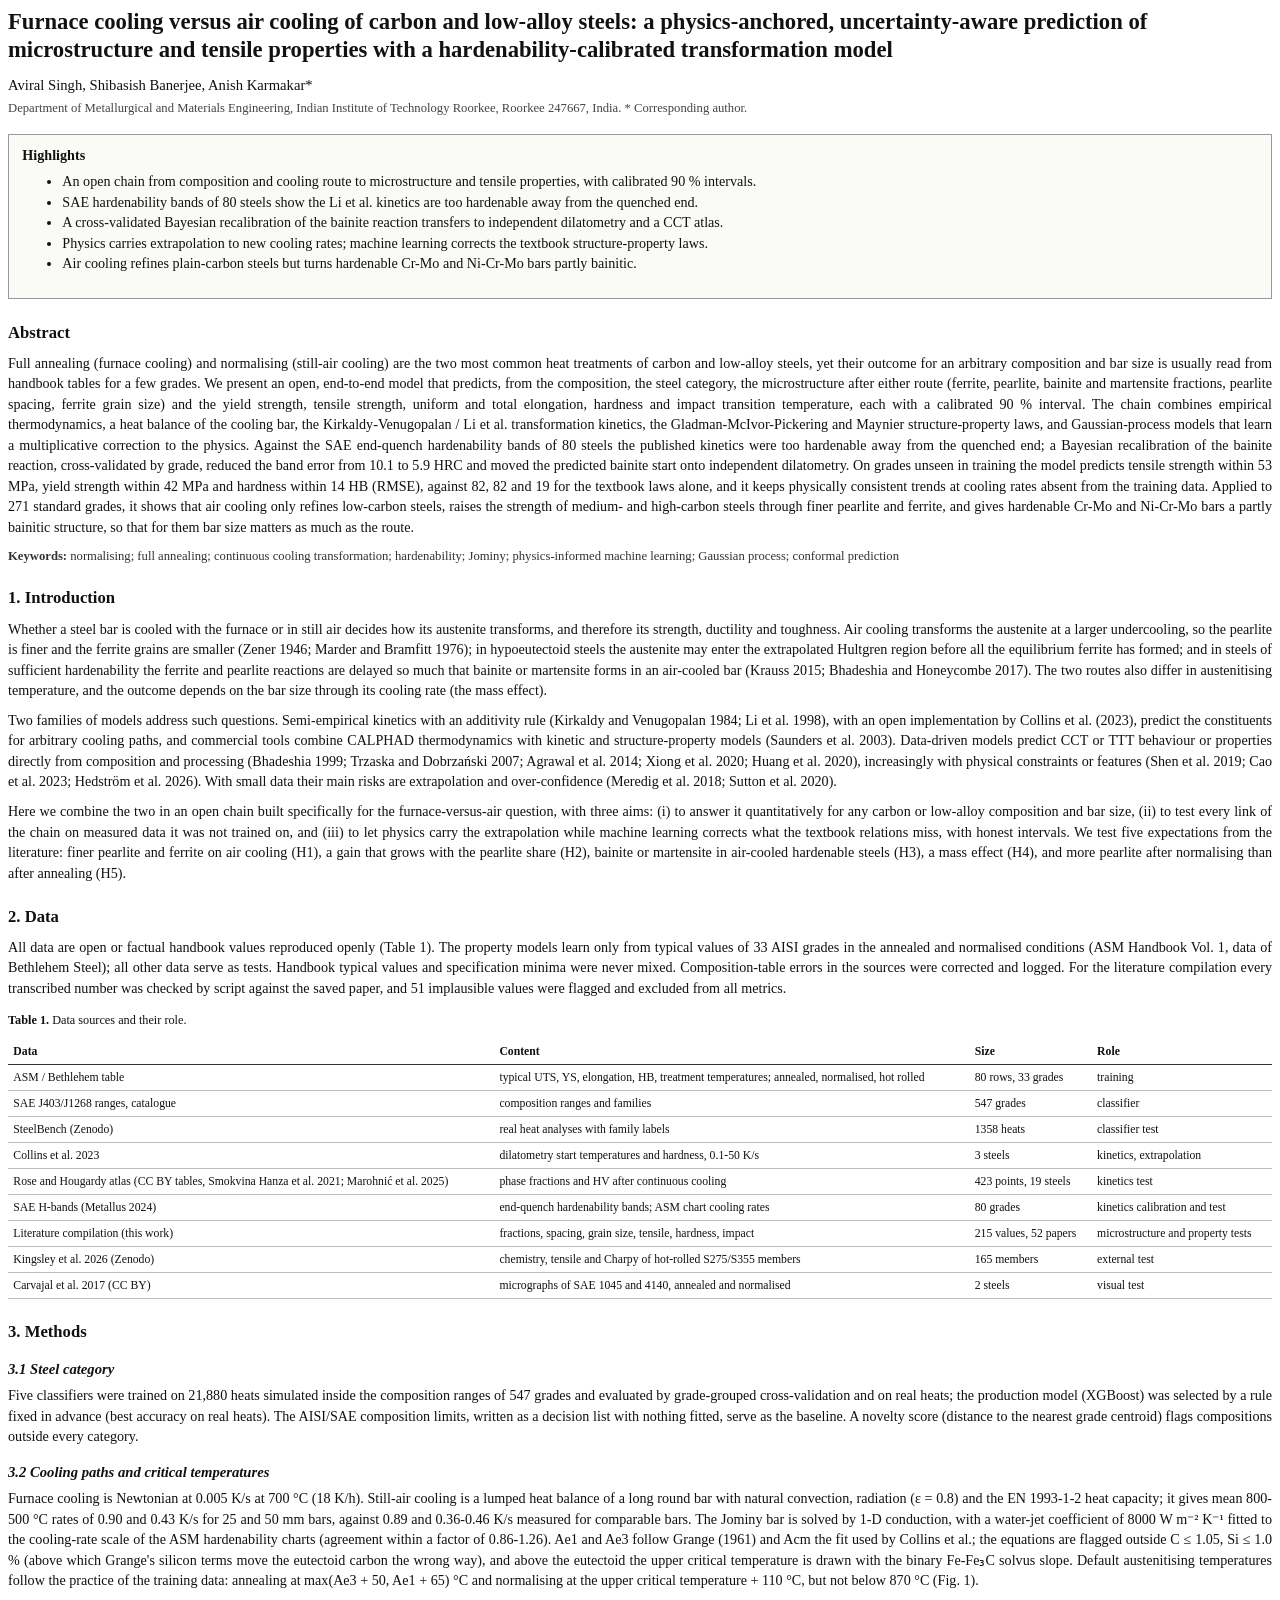
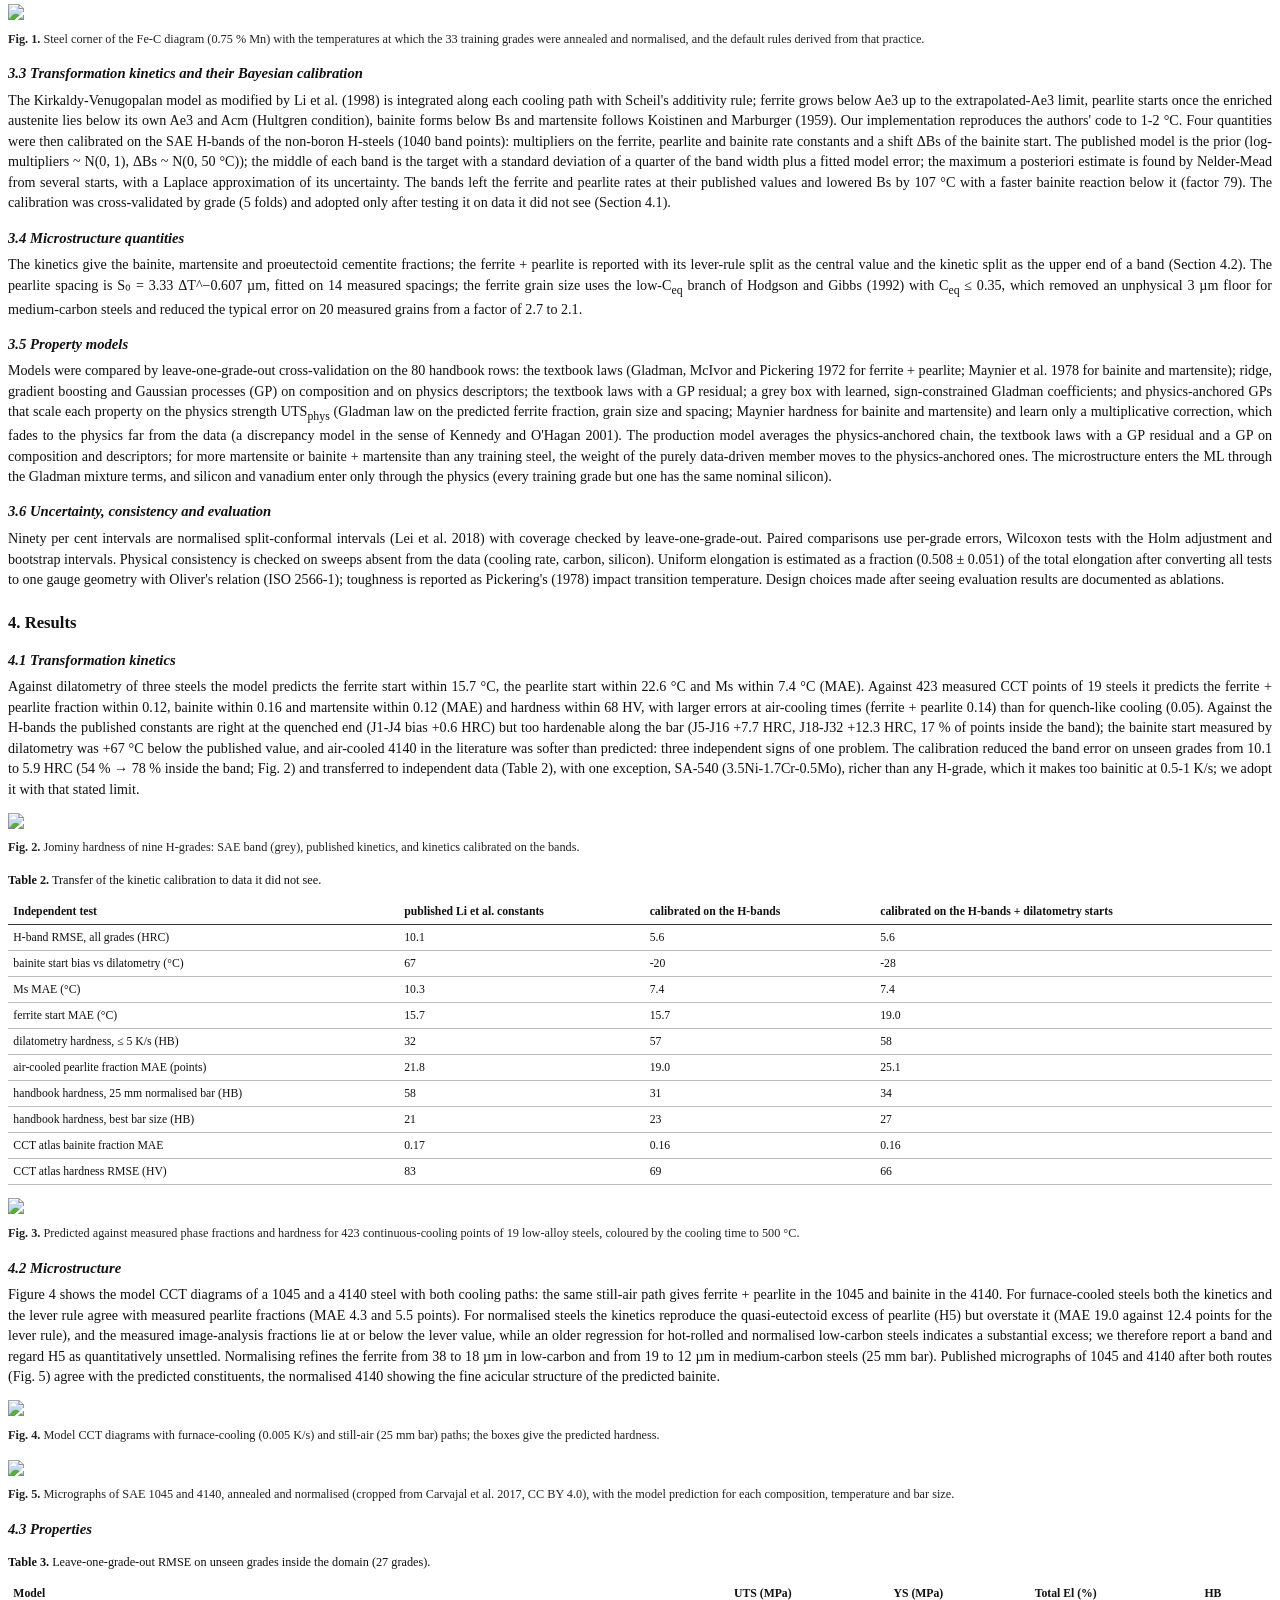
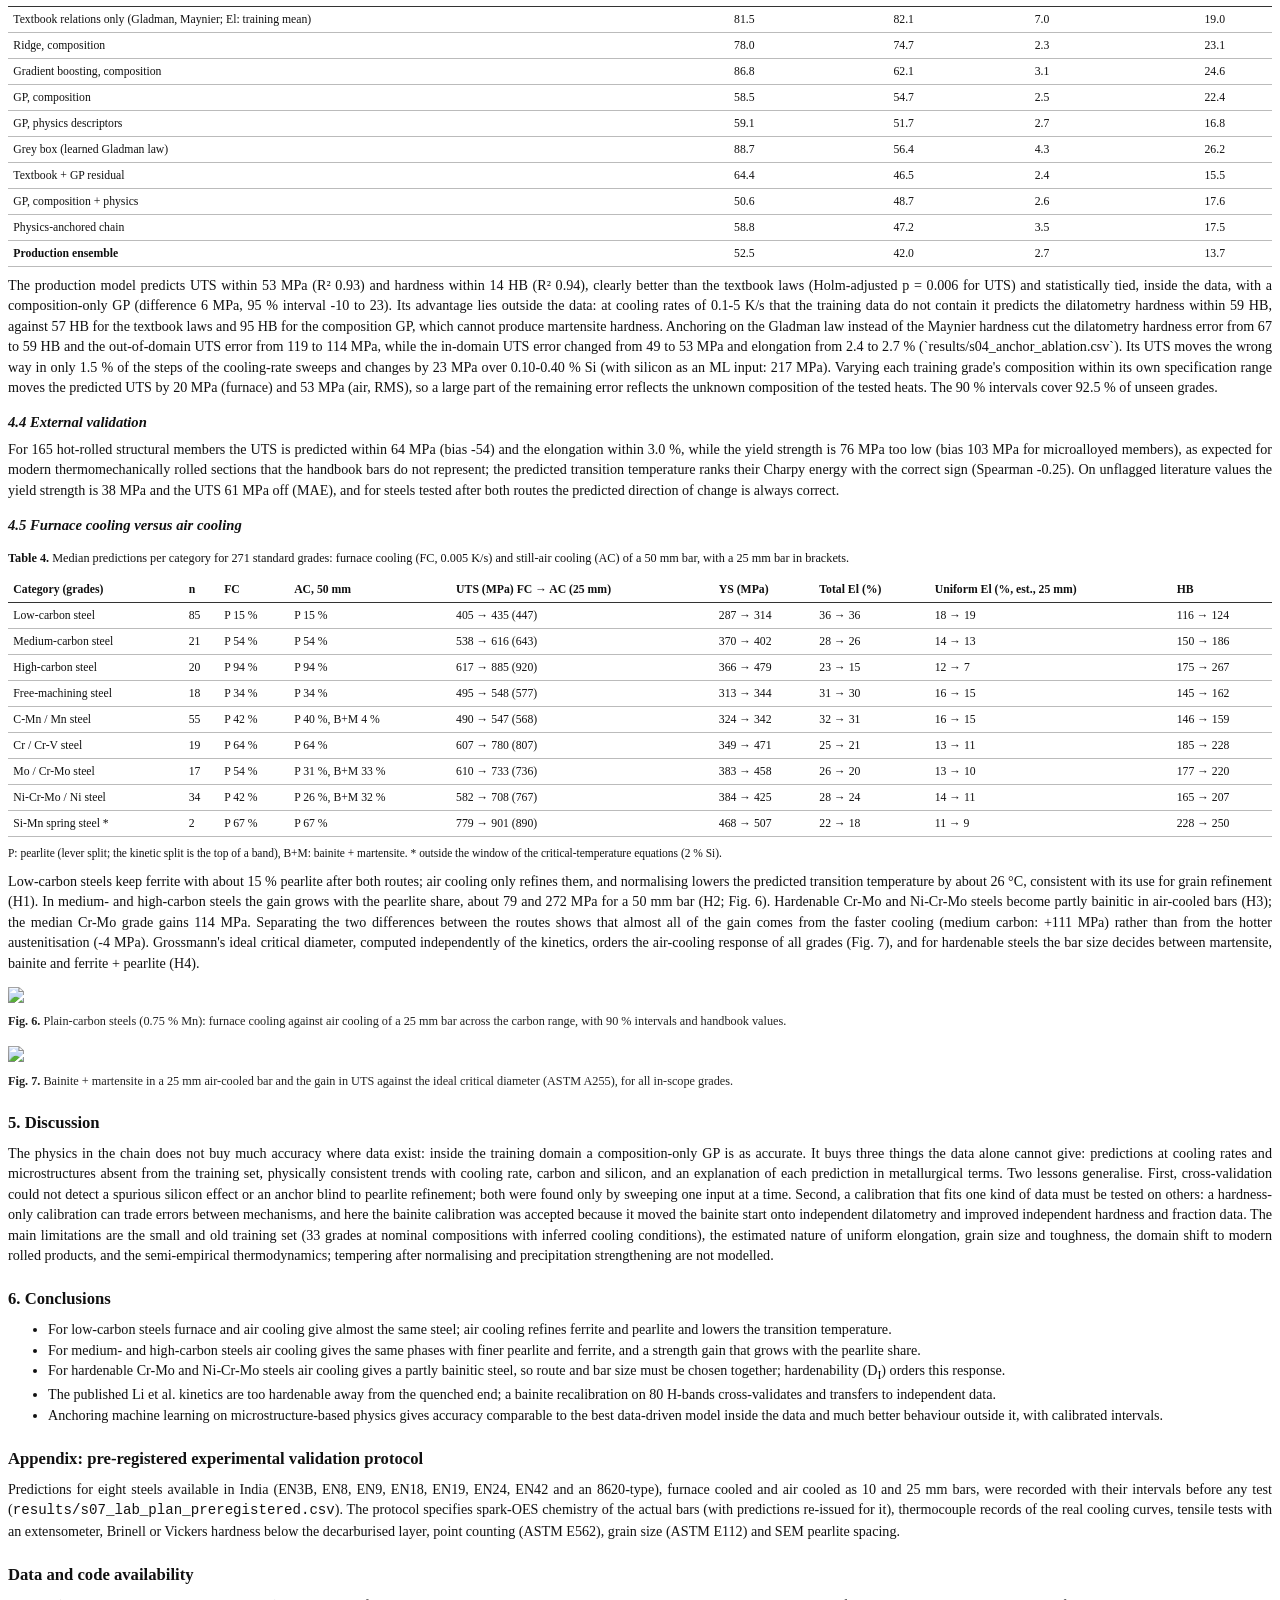
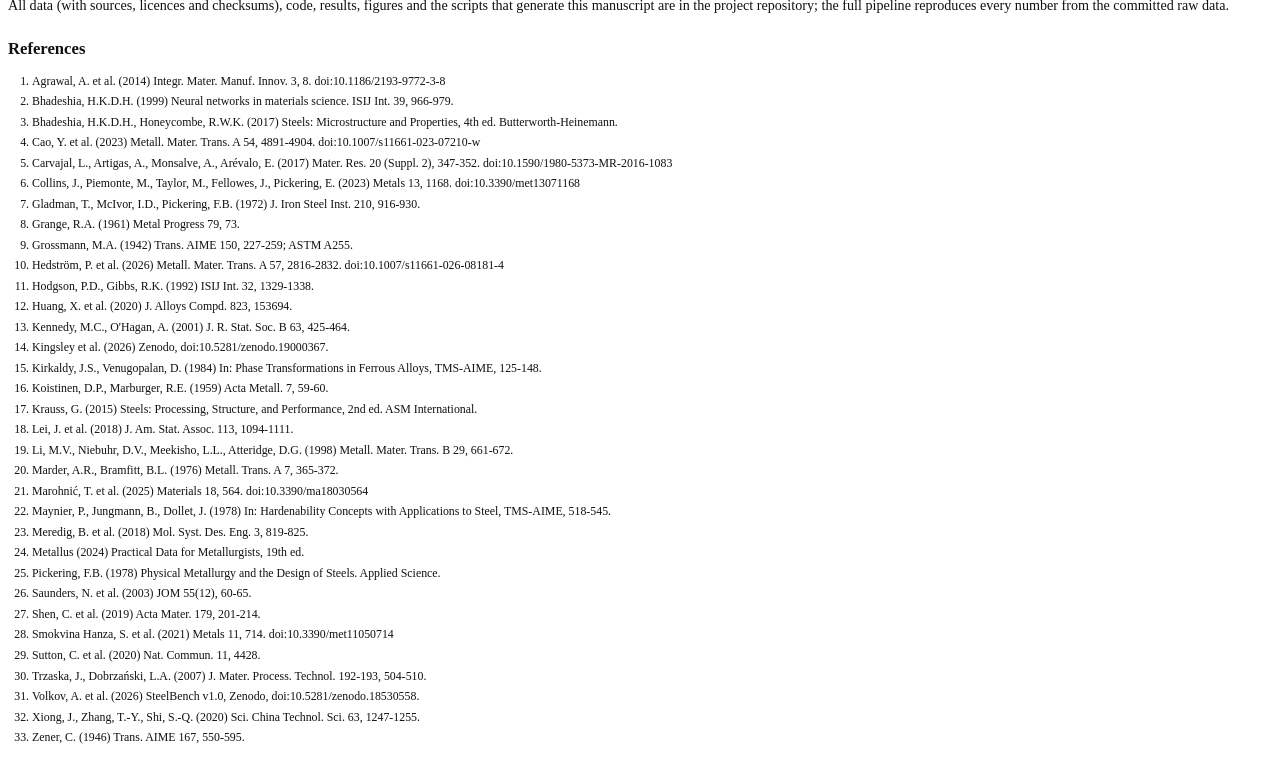
==== reports/paper/manuscript.html @ 43cf56a2 "Add the report, slide deck and manuscript REPORT.md is generated from results by build_report.py; th" ====
<!doctype html><html lang="en"><head><meta charset="utf-8"><style>
@page { size: A4; margin: 20mm 18mm 20mm 18mm;
        @bottom-center { content: counter(page); font-size: 9pt; color: #666; } }
body { font-family: "Iowan Old Style", "Charter", Georgia, serif; font-size: 10.6pt; line-height: 1.45; color: #111; }
h1 { font-size: 17pt; line-height: 1.25; margin: 0 0 8pt; }
h2 { font-size: 12.5pt; margin: 16pt 0 6pt; }
h3 { font-size: 11pt; margin: 11pt 0 4pt; font-style: italic; font-weight: 600; }
p { margin: 0 0 7pt; text-align: justify; hyphens: auto; }
.authors { font-size: 11pt; margin-bottom: 2pt; }
.affil { font-size: 9.5pt; color: #444; margin-bottom: 12pt; }
.box { border: 0.6pt solid #999; padding: 8pt 10pt; margin: 8pt 0 12pt; background: #fafaf7; }
.box p { margin-bottom: 4pt; }
.kw { font-size: 9.5pt; color: #333; }
figure { margin: 10pt 0 12pt; page-break-inside: avoid; break-inside: avoid; }
figure img { width: 100%; }
figcaption { font-size: 9.2pt; line-height: 1.35; color: #222; margin-top: 4pt; }
table { border-collapse: collapse; width: 100%; font-size: 8.8pt; margin: 4pt 0 6pt; page-break-inside: avoid; }
th, td { border-bottom: 0.5pt solid #bbb; padding: 3pt 4pt; text-align: left; vertical-align: top; }
th { border-bottom: 1pt solid #333; font-weight: 600; }
.tcap { font-size: 9.2pt; margin-top: 10pt; page-break-after: avoid; }
.eq { font-size: 10pt; margin: 4pt 0 8pt 16pt; }
ol.refs { font-size: 8.9pt; padding-left: 18pt; }
ol.refs li { margin-bottom: 2.5pt; }
ul { margin-top: 0; }
</style></head><body><h1>Furnace cooling versus air cooling of carbon and low-alloy steels: a physics-anchored, uncertainty-aware prediction of microstructure and tensile properties with a hardenability-calibrated transformation model</h1>

<div class="authors">Aviral Singh, Shibasish Banerjee, Anish Karmakar*</div>
<div class="affil">Department of Metallurgical and Materials Engineering, Indian Institute of Technology Roorkee, Roorkee 247667, India.
* Corresponding author.</div>

<div class="box">
<p><b>Highlights</b></p>
<ul>
<li>An open chain from composition and cooling route to microstructure and tensile properties, with calibrated 90 % intervals.</li>
<li>SAE hardenability bands of 80 steels show the Li et al. kinetics are too hardenable away from the quenched end.</li>
<li>A cross-validated Bayesian recalibration of the bainite reaction transfers to independent dilatometry and a CCT atlas.</li>
<li>Physics carries extrapolation to new cooling rates; machine learning corrects the textbook structure-property laws.</li>
<li>Air cooling refines plain-carbon steels but turns hardenable Cr-Mo and Ni-Cr-Mo bars partly bainitic.</li>
</ul>
</div>

<h2>Abstract</h2>
<p>Full annealing (furnace cooling) and normalising (still-air cooling) are the two most common heat treatments of carbon and
low-alloy steels, yet their outcome for an arbitrary composition and bar size is usually read from handbook tables for a few
grades. We present an open, end-to-end model that predicts, from the composition, the steel category, the microstructure
after either route (ferrite, pearlite, bainite and martensite fractions, pearlite spacing, ferrite grain size) and the
yield strength, tensile strength, uniform and total elongation, hardness and impact transition temperature, each with a
calibrated 90 % interval. The chain combines empirical thermodynamics, a heat balance of the cooling bar, the
Kirkaldy-Venugopalan / Li et al. transformation kinetics, the Gladman-McIvor-Pickering and Maynier structure-property
laws, and Gaussian-process models that learn a multiplicative correction to the physics. Against the SAE end-quench
hardenability bands of 80 steels the published kinetics were too hardenable away from the quenched end; a Bayesian
recalibration of the bainite reaction, cross-validated by grade, reduced the band error from 10.1 to 5.9 HRC and moved the
predicted bainite start onto independent dilatometry. On grades unseen in training the model predicts tensile strength
within 53 MPa, yield strength within 42 MPa and hardness within 14 HB (RMSE), against 82, 82 and 19 for the
textbook laws alone, and it keeps physically consistent trends at cooling rates absent from the training data. Applied
to 271 standard grades, it shows that air cooling only refines low-carbon steels, raises the strength of medium- and
high-carbon steels through finer pearlite and ferrite, and gives hardenable Cr-Mo and Ni-Cr-Mo bars a partly bainitic
structure, so that for them bar size matters as much as the route.</p>
<p class="kw"><b>Keywords:</b> normalising; full annealing; continuous cooling transformation; hardenability; Jominy;
physics-informed machine learning; Gaussian process; conformal prediction</p>

<h2>1. Introduction</h2>
<p>Whether a steel bar is cooled with the furnace or in still air decides how its austenite transforms, and therefore its
strength, ductility and toughness. Air cooling transforms the austenite at a larger undercooling, so the pearlite is finer
and the ferrite grains are smaller (Zener 1946; Marder and Bramfitt 1976); in hypoeutectoid steels the austenite may enter
the extrapolated Hultgren region before all the equilibrium ferrite has formed; and in steels of sufficient hardenability
the ferrite and pearlite reactions are delayed so much that bainite or martensite forms in an air-cooled bar (Krauss 2015;
Bhadeshia and Honeycombe 2017). The two routes also differ in austenitising temperature, and the outcome depends on the bar
size through its cooling rate (the mass effect).</p>
<p>Two families of models address such questions. Semi-empirical kinetics with an additivity rule (Kirkaldy and Venugopalan
1984; Li et al. 1998), with an open implementation by Collins et al. (2023), predict the constituents for arbitrary cooling
paths, and commercial tools combine CALPHAD thermodynamics with kinetic and structure-property models (Saunders et al.
2003). Data-driven models predict CCT or TTT behaviour or properties directly from composition and processing (Bhadeshia
1999; Trzaska and Dobrzański 2007; Agrawal et al. 2014; Xiong et al. 2020; Huang et al. 2020), increasingly with physical
constraints or features (Shen et al. 2019; Cao et al. 2023; Hedström et al. 2026). With small data their main risks are
extrapolation and over-confidence (Meredig et al. 2018; Sutton et al. 2020).</p>
<p>Here we combine the two in an open chain built specifically for the furnace-versus-air question, with three aims: (i) to
answer it quantitatively for any carbon or low-alloy composition and bar size, (ii) to test every link of the chain on
measured data it was not trained on, and (iii) to let physics carry the extrapolation while machine learning corrects
what the textbook relations miss, with honest intervals. We test five expectations from the literature: finer pearlite
and ferrite on air cooling (H1), a gain that grows with the pearlite share (H2), bainite or martensite in air-cooled
hardenable steels (H3), a mass effect (H4), and more pearlite after normalising than after annealing (H5).</p>

<h2>2. Data</h2>
<p>All data are open or factual handbook values reproduced openly (Table 1). The property models learn only from typical
values of 33 AISI grades in the annealed and normalised conditions (ASM Handbook Vol. 1, data of Bethlehem Steel); all other
data serve as tests. Handbook typical values and specification minima were never mixed. Composition-table errors in the
sources were corrected and logged. For the literature compilation every transcribed number was checked by script against the
saved paper, and 51 implausible values were flagged and excluded from all metrics.</p>
<p class="tcap"><b>Table 1.</b> Data sources and their role.</p>
<table><thead><tr><th>Data</th><th>Content</th><th>Size</th><th>Role</th></tr></thead><tbody>
<tr><td>ASM / Bethlehem table</td><td>typical UTS, YS, elongation, HB, treatment temperatures; annealed, normalised, hot rolled</td><td>80 rows, 33 grades</td><td>training</td></tr>
<tr><td>SAE J403/J1268 ranges, catalogue</td><td>composition ranges and families</td><td>547 grades</td><td>classifier</td></tr>
<tr><td>SteelBench (Zenodo)</td><td>real heat analyses with family labels</td><td>1358 heats</td><td>classifier test</td></tr>
<tr><td>Collins et al. 2023</td><td>dilatometry start temperatures and hardness, 0.1-50 K/s</td><td>3 steels</td><td>kinetics, extrapolation</td></tr>
<tr><td>Rose and Hougardy atlas (CC BY tables, Smokvina Hanza et al. 2021; Marohnić et al. 2025)</td><td>phase fractions and HV after continuous cooling</td><td>423 points, 19 steels</td><td>kinetics test</td></tr>
<tr><td>SAE H-bands (Metallus 2024)</td><td>end-quench hardenability bands; ASM chart cooling rates</td><td>80 grades</td><td>kinetics calibration and test</td></tr>
<tr><td>Literature compilation (this work)</td><td>fractions, spacing, grain size, tensile, hardness, impact</td><td>215 values, 52 papers</td><td>microstructure and property tests</td></tr>
<tr><td>Kingsley et al. 2026 (Zenodo)</td><td>chemistry, tensile and Charpy of hot-rolled S275/S355 members</td><td>165 members</td><td>external test</td></tr>
<tr><td>Carvajal et al. 2017 (CC BY)</td><td>micrographs of SAE 1045 and 4140, annealed and normalised</td><td>2 steels</td><td>visual test</td></tr>
</tbody></table>

<h2>3. Methods</h2>
<h3>3.1 Steel category</h3>
<p>Five classifiers were trained on 21,880 heats simulated inside the composition ranges of 547 grades and evaluated by
grade-grouped cross-validation and on real heats; the production model (XGBoost) was selected by a rule fixed in advance
(best accuracy on real heats). The AISI/SAE composition limits, written as a decision list with nothing fitted, serve as the
baseline. A novelty score (distance to the nearest grade centroid) flags compositions outside every category.</p>

<h3>3.2 Cooling paths and critical temperatures</h3>
<p>Furnace cooling is Newtonian at 0.005 K/s at 700 °C (18 K/h). Still-air cooling is a lumped heat balance of a long round
bar with natural convection, radiation (ε = 0.8) and the EN 1993-1-2 heat capacity; it gives mean 800-500 °C rates of
0.90 and 0.43 K/s for 25 and 50 mm bars, against 0.89 and 0.36-0.46 K/s measured for comparable bars. The Jominy bar is
solved by 1-D conduction, with a water-jet coefficient of 8000 W m⁻² K⁻¹ fitted to the cooling-rate scale of the ASM hardenability
charts (agreement within a factor of 0.86-1.26). Ae1 and Ae3 follow Grange (1961) and Acm the fit used by Collins et al.; the
equations are flagged outside C ≤ 1.05, Si ≤ 1.0 % (above which Grange's silicon terms move the eutectoid carbon the wrong way),
and above the eutectoid the upper critical temperature is drawn with the binary Fe-Fe₃C solvus slope. Default austenitising
temperatures follow the practice of the training data: annealing at max(Ae3 + 50, Ae1 + 65) °C and normalising at the upper
critical temperature + 110 °C, but not below 870 °C (Fig. 1).</p>
<figure><img src="file:///Users/avii/Documents/BTP/figures/fig26_heat_treatment_practice.png"><figcaption><b>Fig. 1.</b> Steel corner of the Fe-C diagram (0.75 % Mn) with the
temperatures at which the 33 training grades were annealed and normalised, and the default rules derived from that practice.</figcaption></figure>

<h3>3.3 Transformation kinetics and their Bayesian calibration</h3>
<p>The Kirkaldy-Venugopalan model as modified by Li et al. (1998) is integrated along each cooling path with Scheil's additivity
rule; ferrite grows below Ae3 up to the extrapolated-Ae3 limit, pearlite starts once the enriched austenite lies below its
own Ae3 and Acm (Hultgren condition), bainite forms below Bs and martensite follows Koistinen and Marburger (1959). Our
implementation reproduces the authors' code to 1-2 °C. Four quantities were then calibrated on the SAE H-bands of the
non-boron H-steels (1040 band points): multipliers on the ferrite, pearlite and bainite rate constants and a shift ΔBs of the
bainite start. The published model is the prior (log-multipliers ~ N(0, 1), ΔBs ~ N(0, 50 °C)); the middle of each band is the
target with a standard deviation of a quarter of the band width plus a fitted model error; the maximum a posteriori estimate
is found by Nelder-Mead from several starts, with a Laplace approximation of its uncertainty. The bands left the ferrite
and pearlite rates at their published values and lowered Bs by 107 °C with a faster bainite reaction below it (factor 79). The
calibration was cross-validated by grade (5 folds) and adopted only after testing it on data it did not see (Section 4.1).</p>

<h3>3.4 Microstructure quantities</h3>
<p>The kinetics give the bainite, martensite and proeutectoid cementite fractions; the ferrite + pearlite is reported with
its lever-rule split as the central value and the kinetic split as the upper end of a band (Section 4.2). The pearlite
spacing is S₀ = 3.33 ΔT^−0.607 µm, fitted on 14 measured spacings; the ferrite grain size uses the low-C<sub>eq</sub> branch of
Hodgson and Gibbs (1992) with C<sub>eq</sub> ≤ 0.35, which removed an unphysical 3 µm floor for medium-carbon steels and reduced the
typical error on 20 measured grains from a factor of 2.7 to 2.1.</p>

<h3>3.5 Property models</h3>
<p>Models were compared by leave-one-grade-out cross-validation on the 80 handbook rows: the textbook laws (Gladman, McIvor and
Pickering 1972 for ferrite + pearlite; Maynier et al. 1978 for bainite and martensite); ridge, gradient boosting and Gaussian
processes (GP) on composition and on physics descriptors; the textbook laws with a GP residual; a grey box with learned,
sign-constrained Gladman coefficients; and physics-anchored GPs that scale each property on the physics strength UTS<sub>phys</sub>
(Gladman law on the predicted ferrite fraction, grain size and spacing; Maynier hardness for bainite and martensite) and learn
only a multiplicative correction, which fades to the physics far from the data (a discrepancy model in the sense of Kennedy
and O'Hagan 2001). The production model averages the physics-anchored chain, the textbook laws with a GP residual and a GP on
composition and descriptors; for more martensite or bainite + martensite than any training steel, the weight of the purely
data-driven member moves to the physics-anchored ones. The microstructure enters the ML through the Gladman mixture terms,
and silicon and vanadium enter only through the physics (every training grade but one has the same nominal silicon).</p>

<h3>3.6 Uncertainty, consistency and evaluation</h3>
<p>Ninety per cent intervals are normalised split-conformal intervals (Lei et al. 2018) with coverage checked by
leave-one-grade-out. Paired comparisons use per-grade errors, Wilcoxon tests with the Holm adjustment and bootstrap intervals.
Physical consistency is checked on sweeps absent from the data (cooling rate, carbon, silicon). Uniform elongation is
estimated as a fraction (0.508 ± 0.051) of the total elongation after converting all tests to one gauge geometry with
Oliver's relation (ISO 2566-1); toughness is reported as Pickering's (1978) impact transition temperature. Design choices made
after seeing evaluation results are documented as ablations.</p>

<h2>4. Results</h2>
<h3>4.1 Transformation kinetics</h3>
<p>Against dilatometry of three steels the model predicts the ferrite start within 15.7 °C, the pearlite start within 22.6 °C and
Ms within 7.4 °C (MAE). Against 423 measured CCT points of 19 steels it predicts the ferrite + pearlite fraction within 0.12,
bainite within 0.16 and martensite within 0.12 (MAE) and hardness within 68 HV, with larger errors at air-cooling times
(ferrite + pearlite 0.14) than for quench-like cooling (0.05). Against the H-bands the published constants are right at
the quenched end (J1-J4 bias +0.6 HRC) but too hardenable along the bar (J5-J16 +7.7 HRC, J18-J32 +12.3 HRC,
17 % of points inside the band); the bainite start measured by dilatometry was +67 °C below the published value, and air-cooled
4140 in the literature was softer than predicted: three independent signs of one problem. The calibration reduced the band
error on unseen grades from 10.1 to 5.9 HRC (54 % → 78 % inside the band; Fig. 2) and transferred to independent data
(Table 2), with one exception, SA-540 (3.5Ni-1.7Cr-0.5Mo), richer than any H-grade, which it makes too bainitic at 0.5-1 K/s;
we adopt it with that stated limit.</p>
<figure><img src="file:///Users/avii/Documents/BTP/figures/fig29_jominy_hbands.png"><figcaption><b>Fig. 2.</b> Jominy hardness of nine H-grades: SAE band (grey), published
kinetics, and kinetics calibrated on the bands.</figcaption></figure>
<p class="tcap"><b>Table 2.</b> Transfer of the kinetic calibration to data it did not see.</p>
<table><thead><tr><th>Independent test</th><th>published Li et al. constants</th><th>calibrated on the H-bands</th><th>calibrated on the H-bands + dilatometry starts</th></tr></thead><tbody><tr><td>H-band RMSE, all grades (HRC)</td><td>10.1</td><td>5.6</td><td>5.6</td></tr><tr><td>bainite start bias vs dilatometry (°C)</td><td>67</td><td>-20</td><td>-28</td></tr><tr><td>Ms MAE (°C)</td><td>10.3</td><td>7.4</td><td>7.4</td></tr><tr><td>ferrite start MAE (°C)</td><td>15.7</td><td>15.7</td><td>19.0</td></tr><tr><td>dilatometry hardness, ≤ 5 K/s (HB)</td><td>32</td><td>57</td><td>58</td></tr><tr><td>air-cooled pearlite fraction MAE (points)</td><td>21.8</td><td>19.0</td><td>25.1</td></tr><tr><td>handbook hardness, 25 mm normalised bar (HB)</td><td>58</td><td>31</td><td>34</td></tr><tr><td>handbook hardness, best bar size (HB)</td><td>21</td><td>23</td><td>27</td></tr><tr><td>CCT atlas bainite fraction MAE</td><td>0.17</td><td>0.16</td><td>0.16</td></tr><tr><td>CCT atlas hardness RMSE (HV)</td><td>83</td><td>69</td><td>66</td></tr></tbody></table>
<figure><img src="file:///Users/avii/Documents/BTP/figures/fig28_cct_atlas_validation.png"><figcaption><b>Fig. 3.</b> Predicted against measured phase fractions and hardness
for 423 continuous-cooling points of 19 low-alloy steels, coloured by the cooling time to 500 °C.</figcaption></figure>

<h3>4.2 Microstructure</h3>
<p>Figure 4 shows the model CCT diagrams of a 1045 and a 4140 steel with both cooling paths: the same still-air path gives
ferrite + pearlite in the 1045 and bainite in the 4140. For furnace-cooled steels both the kinetics and the lever rule agree
with measured pearlite fractions (MAE 4.3 and 5.5 points). For normalised steels the kinetics reproduce the
quasi-eutectoid excess of pearlite (H5) but overstate it (MAE 19.0 against 12.4 points for the lever rule), and the
measured image-analysis fractions lie at or below the lever value, while an older regression for hot-rolled and normalised
low-carbon steels indicates a substantial excess; we therefore report a band and regard H5 as quantitatively unsettled.
Normalising refines the ferrite from 38 to 18 µm in low-carbon and from 19 to 12 µm in medium-carbon steels (25 mm
bar). Published micrographs of 1045 and 4140 after both routes (Fig. 5) agree with the predicted constituents, the
normalised 4140 showing the fine acicular structure of the predicted bainite.</p>
<figure><img src="file:///Users/avii/Documents/BTP/figures/fig09b_cct_1045_vs_4140.png"><figcaption><b>Fig. 4.</b> Model CCT diagrams with furnace-cooling (0.005 K/s) and
still-air (25 mm bar) paths; the boxes give the predicted hardness.</figcaption></figure>
<figure><img src="file:///Users/avii/Documents/BTP/figures/fig30_micrographs_vs_model.png" style="width:82%"><figcaption><b>Fig. 5.</b> Micrographs of SAE 1045 and 4140, annealed
and normalised (cropped from Carvajal et al. 2017, CC BY 4.0), with the model prediction for each composition, temperature and bar
size.</figcaption></figure>

<h3>4.3 Properties</h3>
<p class="tcap"><b>Table 3.</b> Leave-one-grade-out RMSE on unseen grades inside the domain (27 grades).</p>
<table><thead><tr><th>Model</th><th>UTS (MPa)</th><th>YS (MPa)</th><th>Total El (%)</th><th>HB</th></tr></thead><tbody><tr><td>Textbook relations only (Gladman, Maynier; El: training mean)</td><td>81.5</td><td>82.1</td><td>7.0</td><td>19.0</td></tr><tr><td>Ridge, composition</td><td>78.0</td><td>74.7</td><td>2.3</td><td>23.1</td></tr><tr><td>Gradient boosting, composition</td><td>86.8</td><td>62.1</td><td>3.1</td><td>24.6</td></tr><tr><td>GP, composition</td><td>58.5</td><td>54.7</td><td>2.5</td><td>22.4</td></tr><tr><td>GP, physics descriptors</td><td>59.1</td><td>51.7</td><td>2.7</td><td>16.8</td></tr><tr><td>Grey box (learned Gladman law)</td><td>88.7</td><td>56.4</td><td>4.3</td><td>26.2</td></tr><tr><td>Textbook + GP residual</td><td>64.4</td><td>46.5</td><td>2.4</td><td>15.5</td></tr><tr><td>GP, composition + physics</td><td>50.6</td><td>48.7</td><td>2.6</td><td>17.6</td></tr><tr><td>Physics-anchored chain</td><td>58.8</td><td>47.2</td><td>3.5</td><td>17.5</td></tr><tr><td><b>Production ensemble</b></td><td>52.5</td><td>42.0</td><td>2.7</td><td>13.7</td></tr></tbody></table>
<p>The production model predicts UTS within 53 MPa (R² 0.93) and hardness within 14 HB (R² 0.94), clearly better than the textbook
laws (Holm-adjusted p = 0.006 for UTS) and statistically tied, inside the data, with a composition-only GP (difference 6 MPa,
95 % interval -10 to 23). Its advantage lies outside the data: at cooling rates of 0.1-5 K/s that the training data do not
contain it predicts the dilatometry hardness within 59 HB, against 57 HB for the textbook laws and 95 HB for the composition
GP, which cannot produce martensite hardness. Anchoring on the Gladman law instead of the Maynier hardness cut the dilatometry hardness error from 67 to 59 HB and the out-of-domain UTS error from 119 to 114 MPa, while the in-domain UTS error changed from 49 to 53 MPa and elongation from 2.4 to 2.7 % (`results/s04_anchor_ablation.csv`). Its UTS moves the wrong way in only 1.5 % of the steps of the
cooling-rate sweeps and changes by 23 MPa over 0.10-0.40 % Si (with silicon as an ML input: 217 MPa). Varying each training
grade's composition within its own specification range moves the predicted UTS by 20 MPa (furnace) and 53 MPa (air, RMS), so
a large part of the remaining error reflects the unknown composition of the tested heats. The 90 % intervals cover 92.5 % of
unseen grades.</p>

<h3>4.4 External validation</h3>
<p>For 165 hot-rolled structural members the UTS is predicted within 64 MPa (bias -54) and the elongation within 3.0 %,
while the yield strength is 76 MPa too low (bias 103 MPa for microalloyed members), as expected for modern
thermomechanically rolled sections that the handbook bars do not represent; the predicted transition temperature ranks their
Charpy energy with the correct sign (Spearman -0.25). On unflagged literature values the yield strength is 38 MPa and the UTS
61 MPa off (MAE), and for steels tested after both routes the predicted direction of change is always correct.</p>

<h3>4.5 Furnace cooling versus air cooling</h3>
<p class="tcap"><b>Table 4.</b> Median predictions per category for 271 standard grades: furnace cooling (FC, 0.005 K/s) and
still-air cooling (AC) of a 50 mm bar, with a 25 mm bar in brackets.</p>
<table><thead><tr><th>Category (grades)</th><th>n</th><th>FC</th><th>AC, 50 mm</th><th>UTS (MPa) FC → AC (25 mm)</th><th>YS (MPa)</th><th>Total El (%)</th><th>Uniform El (%, est., 25 mm)</th><th>HB</th></tr></thead><tbody><tr><td>Low-carbon steel</td><td>85</td><td>P 15 %</td><td>P 15 %</td><td>405 → 435 (447)</td><td>287 → 314</td><td>36 → 36</td><td>18 → 19</td><td>116 → 124</td></tr><tr><td>Medium-carbon steel</td><td>21</td><td>P 54 %</td><td>P 54 %</td><td>538 → 616 (643)</td><td>370 → 402</td><td>28 → 26</td><td>14 → 13</td><td>150 → 186</td></tr><tr><td>High-carbon steel</td><td>20</td><td>P 94 %</td><td>P 94 %</td><td>617 → 885 (920)</td><td>366 → 479</td><td>23 → 15</td><td>12 → 7</td><td>175 → 267</td></tr><tr><td>Free-machining steel</td><td>18</td><td>P 34 %</td><td>P 34 %</td><td>495 → 548 (577)</td><td>313 → 344</td><td>31 → 30</td><td>16 → 15</td><td>145 → 162</td></tr><tr><td>C-Mn / Mn steel</td><td>55</td><td>P 42 %</td><td>P 40 %, B+M 4 %</td><td>490 → 547 (568)</td><td>324 → 342</td><td>32 → 31</td><td>16 → 15</td><td>146 → 159</td></tr><tr><td>Cr / Cr-V steel</td><td>19</td><td>P 64 %</td><td>P 64 %</td><td>607 → 780 (807)</td><td>349 → 471</td><td>25 → 21</td><td>13 → 11</td><td>185 → 228</td></tr><tr><td>Mo / Cr-Mo steel</td><td>17</td><td>P 54 %</td><td>P 31 %, B+M 33 %</td><td>610 → 733 (736)</td><td>383 → 458</td><td>26 → 20</td><td>13 → 10</td><td>177 → 220</td></tr><tr><td>Ni-Cr-Mo / Ni steel</td><td>34</td><td>P 42 %</td><td>P 26 %, B+M 32 %</td><td>582 → 708 (767)</td><td>384 → 425</td><td>28 → 24</td><td>14 → 11</td><td>165 → 207</td></tr><tr><td>Si-Mn spring steel *</td><td>2</td><td>P 67 %</td><td>P 67 %</td><td>779 → 901 (890)</td><td>468 → 507</td><td>22 → 18</td><td>11 → 9</td><td>228 → 250</td></tr></tbody></table><p style='font-size:8.6pt'>P: pearlite (lever split; the kinetic split is the top of a band), B+M: bainite + martensite. * outside the window of the critical-temperature equations (2 % Si).</p>
<p>Low-carbon steels keep ferrite with about 15 % pearlite after both routes; air cooling only refines them, and normalising
lowers the predicted transition temperature by about 26 °C, consistent with its use for grain refinement (H1). In medium- and
high-carbon steels the gain grows with the pearlite share, about 79 and 272 MPa for a 50 mm bar (H2; Fig. 6). Hardenable Cr-Mo
and Ni-Cr-Mo steels become partly bainitic in air-cooled bars (H3); the median Cr-Mo grade gains 114 MPa. Separating the two
differences between the routes shows that almost all of the gain comes from the faster cooling (medium carbon: +111 MPa) rather
than from the hotter austenitisation (-4 MPa). Grossmann's ideal critical diameter, computed independently of the kinetics,
orders the air-cooling response of all grades (Fig. 7), and for hardenable steels the bar size decides between martensite,
bainite and ferrite + pearlite (H4).</p>
<figure><img src="file:///Users/avii/Documents/BTP/figures/fig16_carbon_sweep_fc_vs_ac.png"><figcaption><b>Fig. 6.</b> Plain-carbon steels (0.75 % Mn): furnace cooling
against air cooling of a 25 mm bar across the carbon range, with 90 % intervals and handbook values.</figcaption></figure>
<figure><img src="file:///Users/avii/Documents/BTP/figures/fig25_hardenability_vs_air_cooling.png"><figcaption><b>Fig. 7.</b> Bainite + martensite in a 25 mm air-cooled bar and the
gain in UTS against the ideal critical diameter (ASTM A255), for all in-scope grades.</figcaption></figure>

<h2>5. Discussion</h2>
<p>The physics in the chain does not buy much accuracy where data exist: inside the training domain a composition-only GP is
as accurate. It buys three things the data alone cannot give: predictions at cooling rates and microstructures absent from
the training set, physically consistent trends with cooling rate, carbon and silicon, and an explanation of each prediction in
metallurgical terms. Two lessons generalise. First, cross-validation could not detect a spurious silicon effect or an anchor
blind to pearlite refinement; both were found only by sweeping one input at a time. Second, a calibration that fits one kind of
data must be tested on others: a hardness-only calibration can trade errors between mechanisms, and here the bainite
calibration was accepted because it moved the bainite start onto independent dilatometry and improved independent hardness and
fraction data. The main limitations are the small and old training set (33 grades at nominal compositions with inferred cooling
conditions), the estimated nature of uniform elongation, grain size and toughness, the domain shift to modern rolled products,
and the semi-empirical thermodynamics; tempering after normalising and precipitation strengthening are not modelled.</p>

<h2>6. Conclusions</h2>
<ul>
<li>For low-carbon steels furnace and air cooling give almost the same steel; air cooling refines ferrite and pearlite and
lowers the transition temperature.</li>
<li>For medium- and high-carbon steels air cooling gives the same phases with finer pearlite and ferrite, and a strength gain
that grows with the pearlite share.</li>
<li>For hardenable Cr-Mo and Ni-Cr-Mo steels air cooling gives a partly bainitic steel, so route and bar size must be chosen
together; hardenability (D<sub>I</sub>) orders this response.</li>
<li>The published Li et al. kinetics are too hardenable away from the quenched end; a bainite recalibration on 80 H-bands
cross-validates and transfers to independent data.</li>
<li>Anchoring machine learning on microstructure-based physics gives accuracy comparable to the best data-driven model inside
the data and much better behaviour outside it, with calibrated intervals.</li>
</ul>

<h2>Appendix: pre-registered experimental validation protocol</h2>
<p>Predictions for eight steels available in India (EN3B, EN8, EN9, EN18, EN19, EN24, EN42 and an 8620-type), furnace
cooled and air cooled as 10 and 25 mm bars, were recorded with their intervals before any test
(<code>results/s07_lab_plan_preregistered.csv</code>). The protocol specifies spark-OES chemistry of the actual bars (with
predictions re-issued for it), thermocouple records of the real cooling curves, tensile tests with an extensometer, Brinell or
Vickers hardness below the decarburised layer, point counting (ASTM E562), grain size (ASTM E112) and SEM pearlite spacing.</p>

<h2>Data and code availability</h2>
<p>All data (with sources, licences and checksums), code, results, figures and the scripts that generate this manuscript are in
the project repository; the full pipeline reproduces every number from the committed raw data.</p>

<h2>References</h2>
<ol class="refs">
<li>Agrawal, A. et al. (2014) Integr. Mater. Manuf. Innov. 3, 8. doi:10.1186/2193-9772-3-8</li>
<li>Bhadeshia, H.K.D.H. (1999) Neural networks in materials science. ISIJ Int. 39, 966-979.</li>
<li>Bhadeshia, H.K.D.H., Honeycombe, R.W.K. (2017) Steels: Microstructure and Properties, 4th ed. Butterworth-Heinemann.</li>
<li>Cao, Y. et al. (2023) Metall. Mater. Trans. A 54, 4891-4904. doi:10.1007/s11661-023-07210-w</li>
<li>Carvajal, L., Artigas, A., Monsalve, A., Arévalo, E. (2017) Mater. Res. 20 (Suppl. 2), 347-352. doi:10.1590/1980-5373-MR-2016-1083</li>
<li>Collins, J., Piemonte, M., Taylor, M., Fellowes, J., Pickering, E. (2023) Metals 13, 1168. doi:10.3390/met13071168</li>
<li>Gladman, T., McIvor, I.D., Pickering, F.B. (1972) J. Iron Steel Inst. 210, 916-930.</li>
<li>Grange, R.A. (1961) Metal Progress 79, 73.</li>
<li>Grossmann, M.A. (1942) Trans. AIME 150, 227-259; ASTM A255.</li>
<li>Hedström, P. et al. (2026) Metall. Mater. Trans. A 57, 2816-2832. doi:10.1007/s11661-026-08181-4</li>
<li>Hodgson, P.D., Gibbs, R.K. (1992) ISIJ Int. 32, 1329-1338.</li>
<li>Huang, X. et al. (2020) J. Alloys Compd. 823, 153694.</li>
<li>Kennedy, M.C., O'Hagan, A. (2001) J. R. Stat. Soc. B 63, 425-464.</li>
<li>Kingsley et al. (2026) Zenodo, doi:10.5281/zenodo.19000367.</li>
<li>Kirkaldy, J.S., Venugopalan, D. (1984) In: Phase Transformations in Ferrous Alloys, TMS-AIME, 125-148.</li>
<li>Koistinen, D.P., Marburger, R.E. (1959) Acta Metall. 7, 59-60.</li>
<li>Krauss, G. (2015) Steels: Processing, Structure, and Performance, 2nd ed. ASM International.</li>
<li>Lei, J. et al. (2018) J. Am. Stat. Assoc. 113, 1094-1111.</li>
<li>Li, M.V., Niebuhr, D.V., Meekisho, L.L., Atteridge, D.G. (1998) Metall. Mater. Trans. B 29, 661-672.</li>
<li>Marder, A.R., Bramfitt, B.L. (1976) Metall. Trans. A 7, 365-372.</li>
<li>Marohnić, T. et al. (2025) Materials 18, 564. doi:10.3390/ma18030564</li>
<li>Maynier, P., Jungmann, B., Dollet, J. (1978) In: Hardenability Concepts with Applications to Steel, TMS-AIME, 518-545.</li>
<li>Meredig, B. et al. (2018) Mol. Syst. Des. Eng. 3, 819-825.</li>
<li>Metallus (2024) Practical Data for Metallurgists, 19th ed.</li>
<li>Pickering, F.B. (1978) Physical Metallurgy and the Design of Steels. Applied Science.</li>
<li>Saunders, N. et al. (2003) JOM 55(12), 60-65.</li>
<li>Shen, C. et al. (2019) Acta Mater. 179, 201-214.</li>
<li>Smokvina Hanza, S. et al. (2021) Metals 11, 714. doi:10.3390/met11050714</li>
<li>Sutton, C. et al. (2020) Nat. Commun. 11, 4428.</li>
<li>Trzaska, J., Dobrzański, L.A. (2007) J. Mater. Process. Technol. 192-193, 504-510.</li>
<li>Volkov, A. et al. (2026) SteelBench v1.0, Zenodo, doi:10.5281/zenodo.18530558.</li>
<li>Xiong, J., Zhang, T.-Y., Shi, S.-Q. (2020) Sci. China Technol. Sci. 63, 1247-1255.</li>
<li>Zener, C. (1946) Trans. AIME 167, 550-595.</li>
</ol>
</body></html>
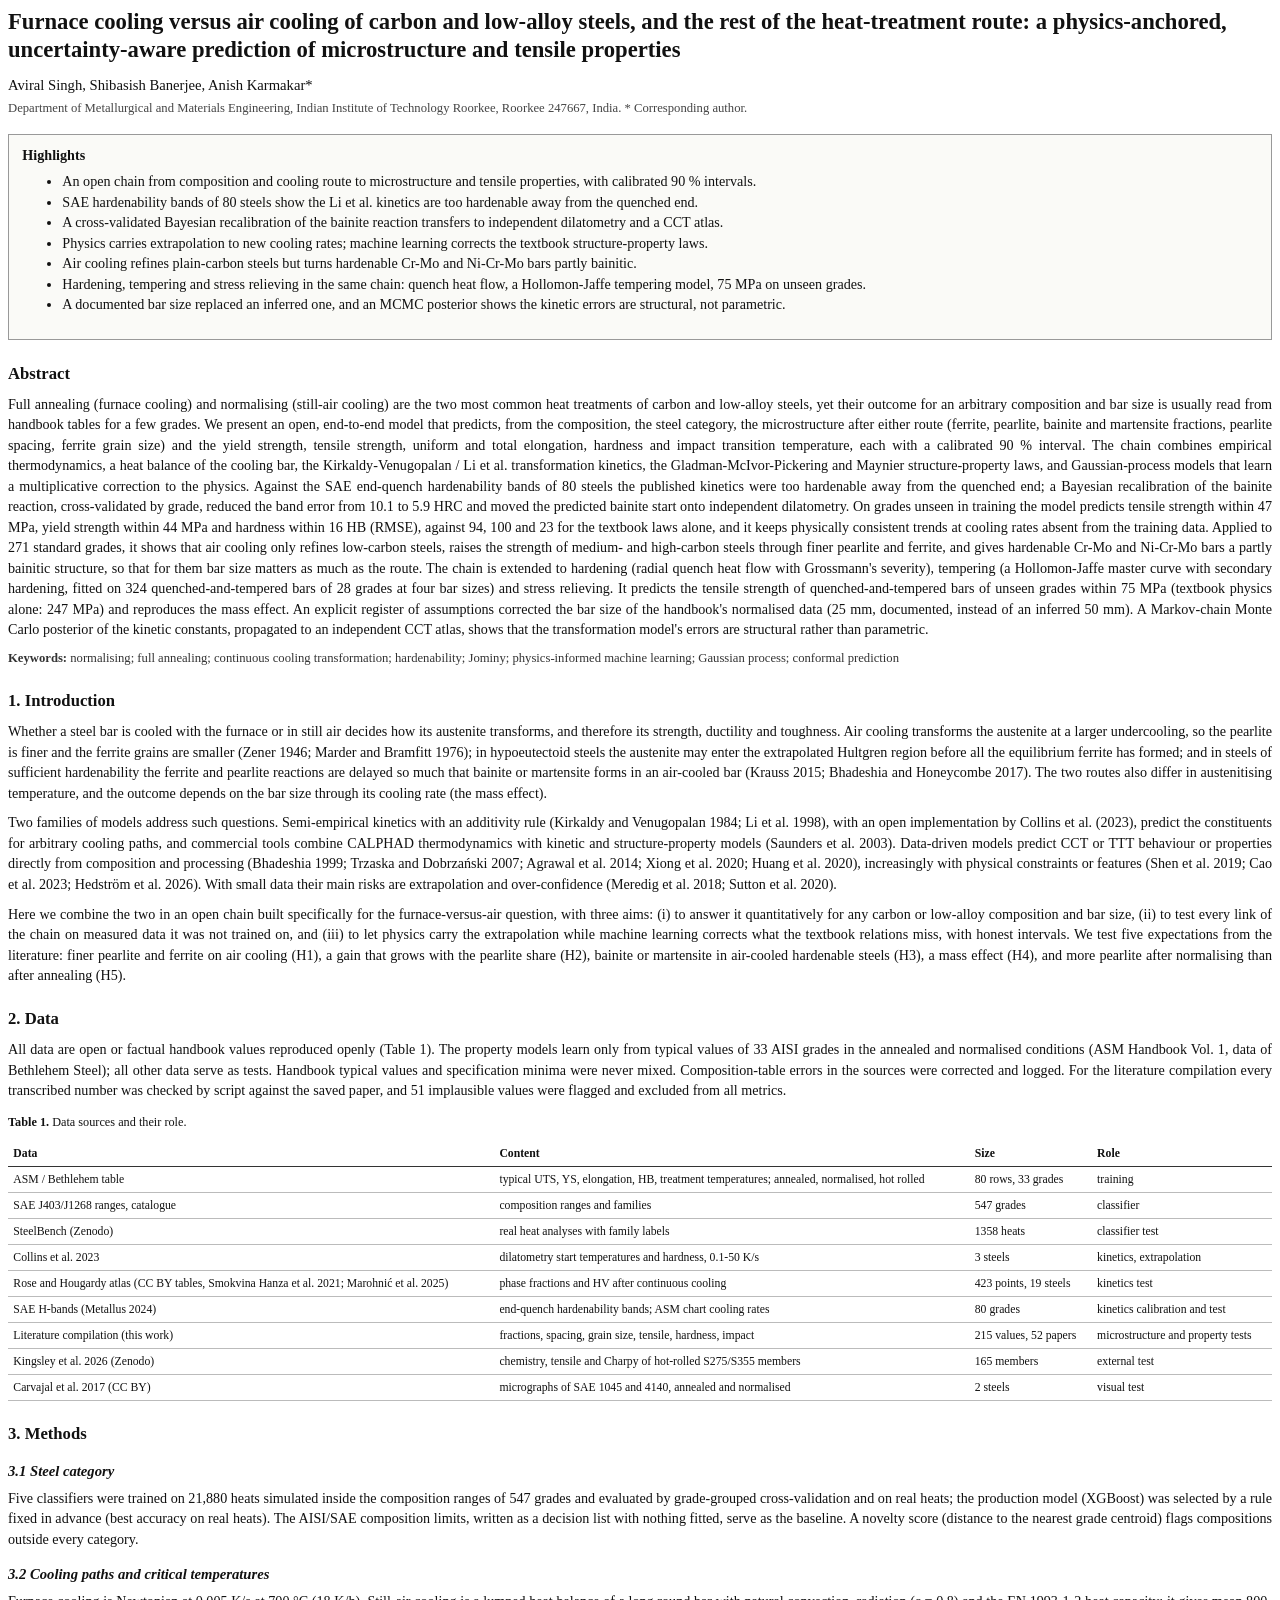
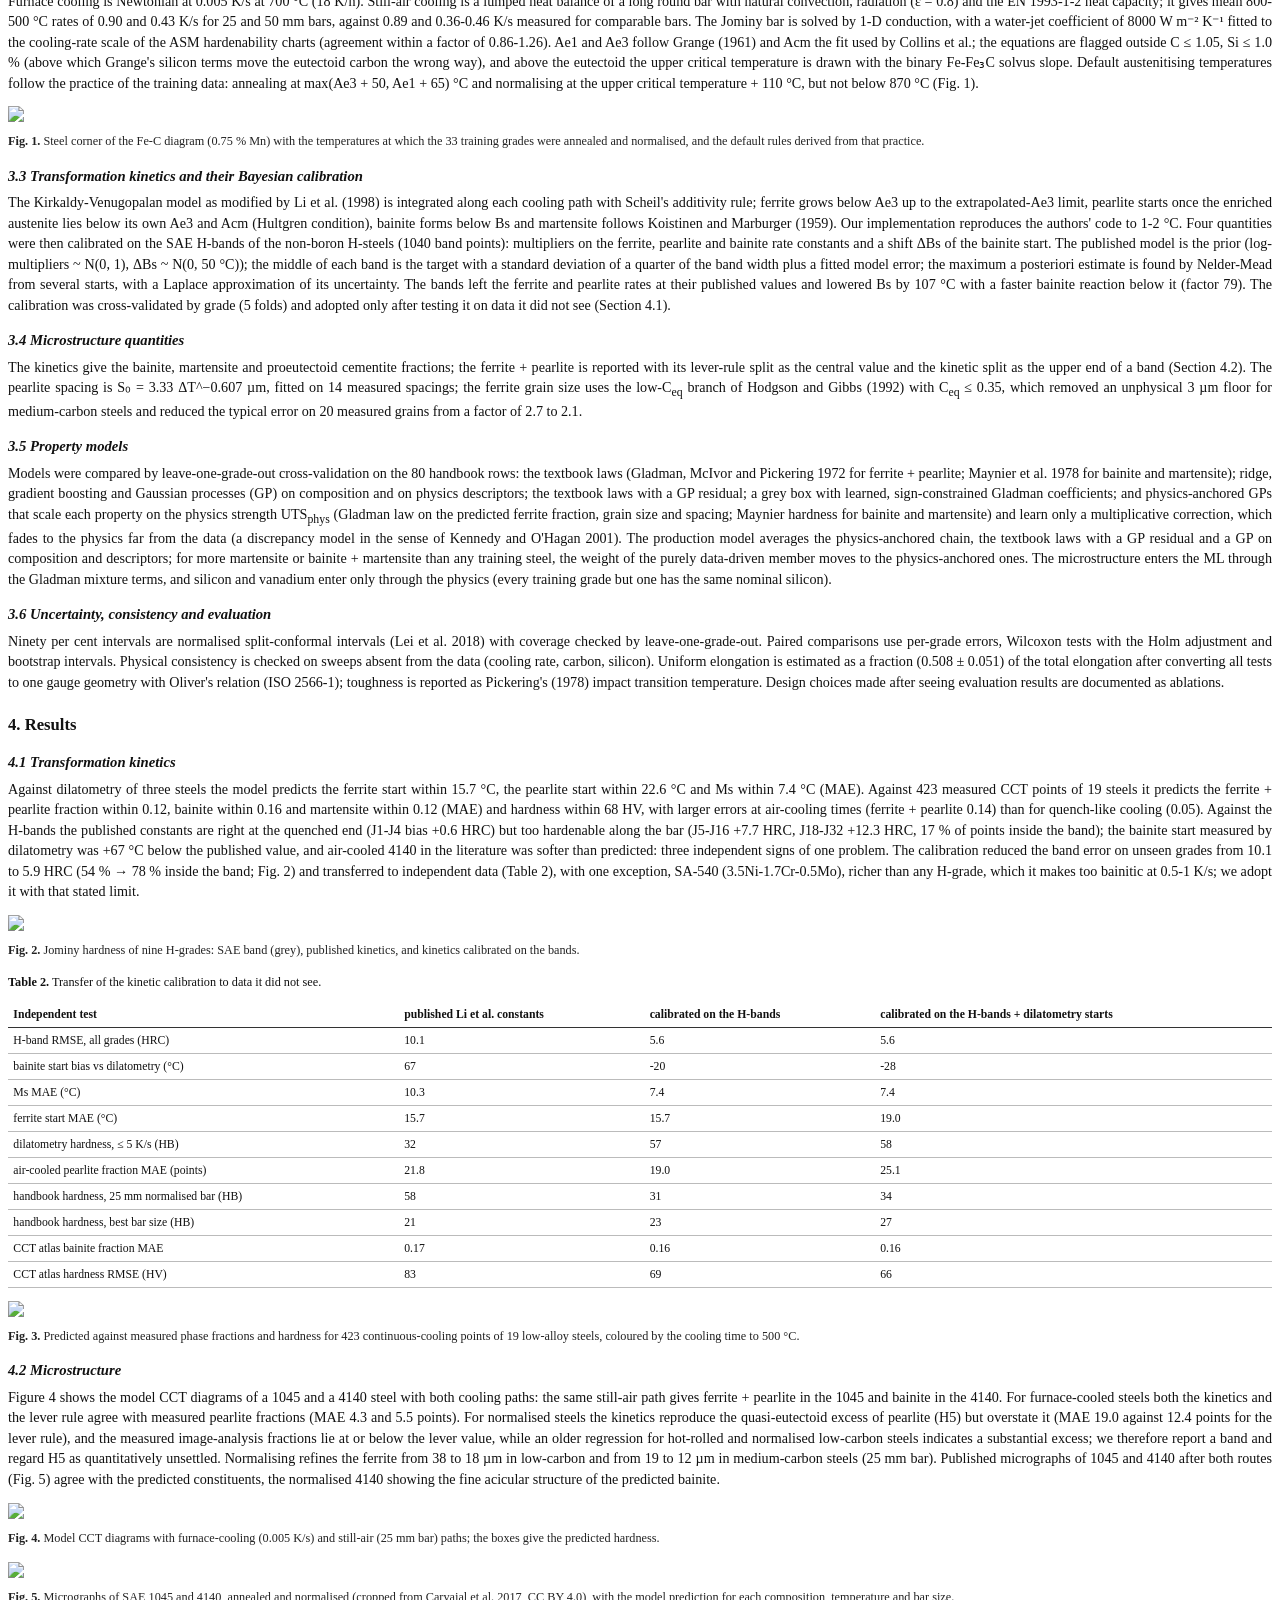
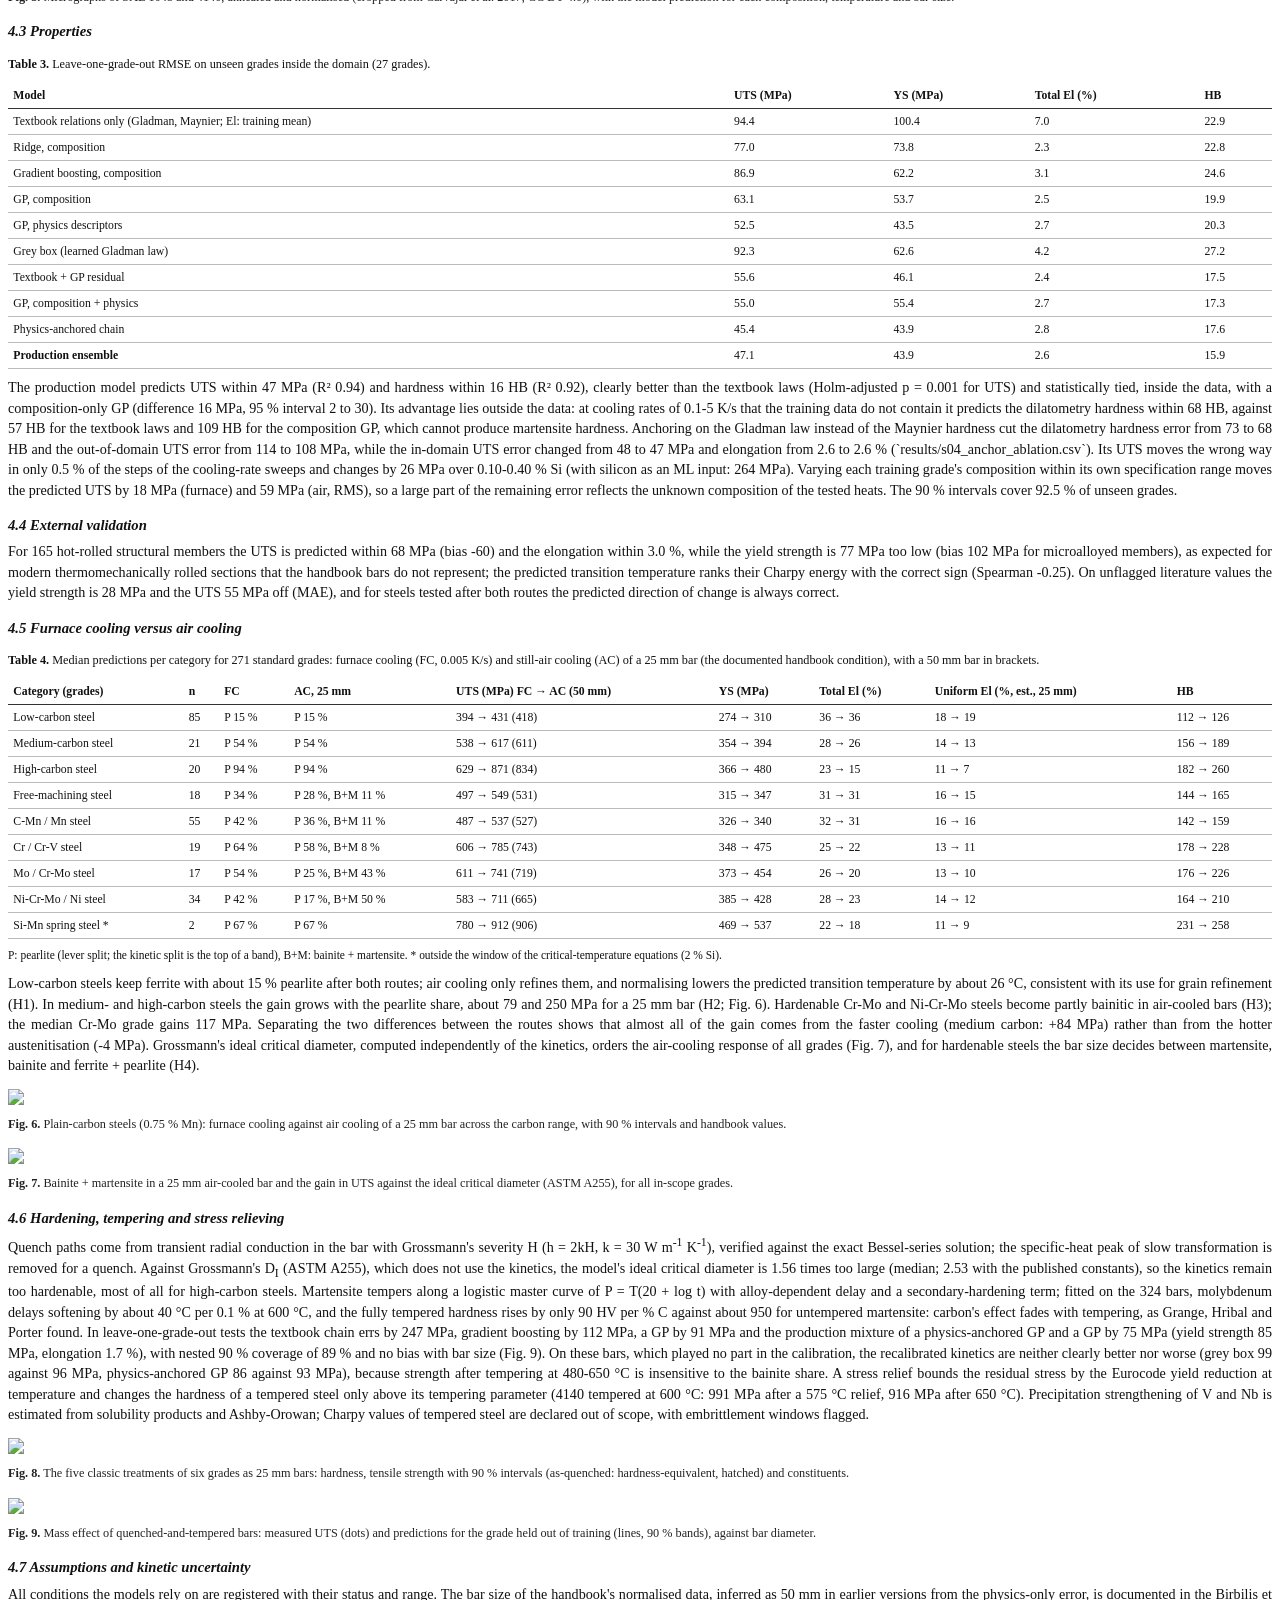
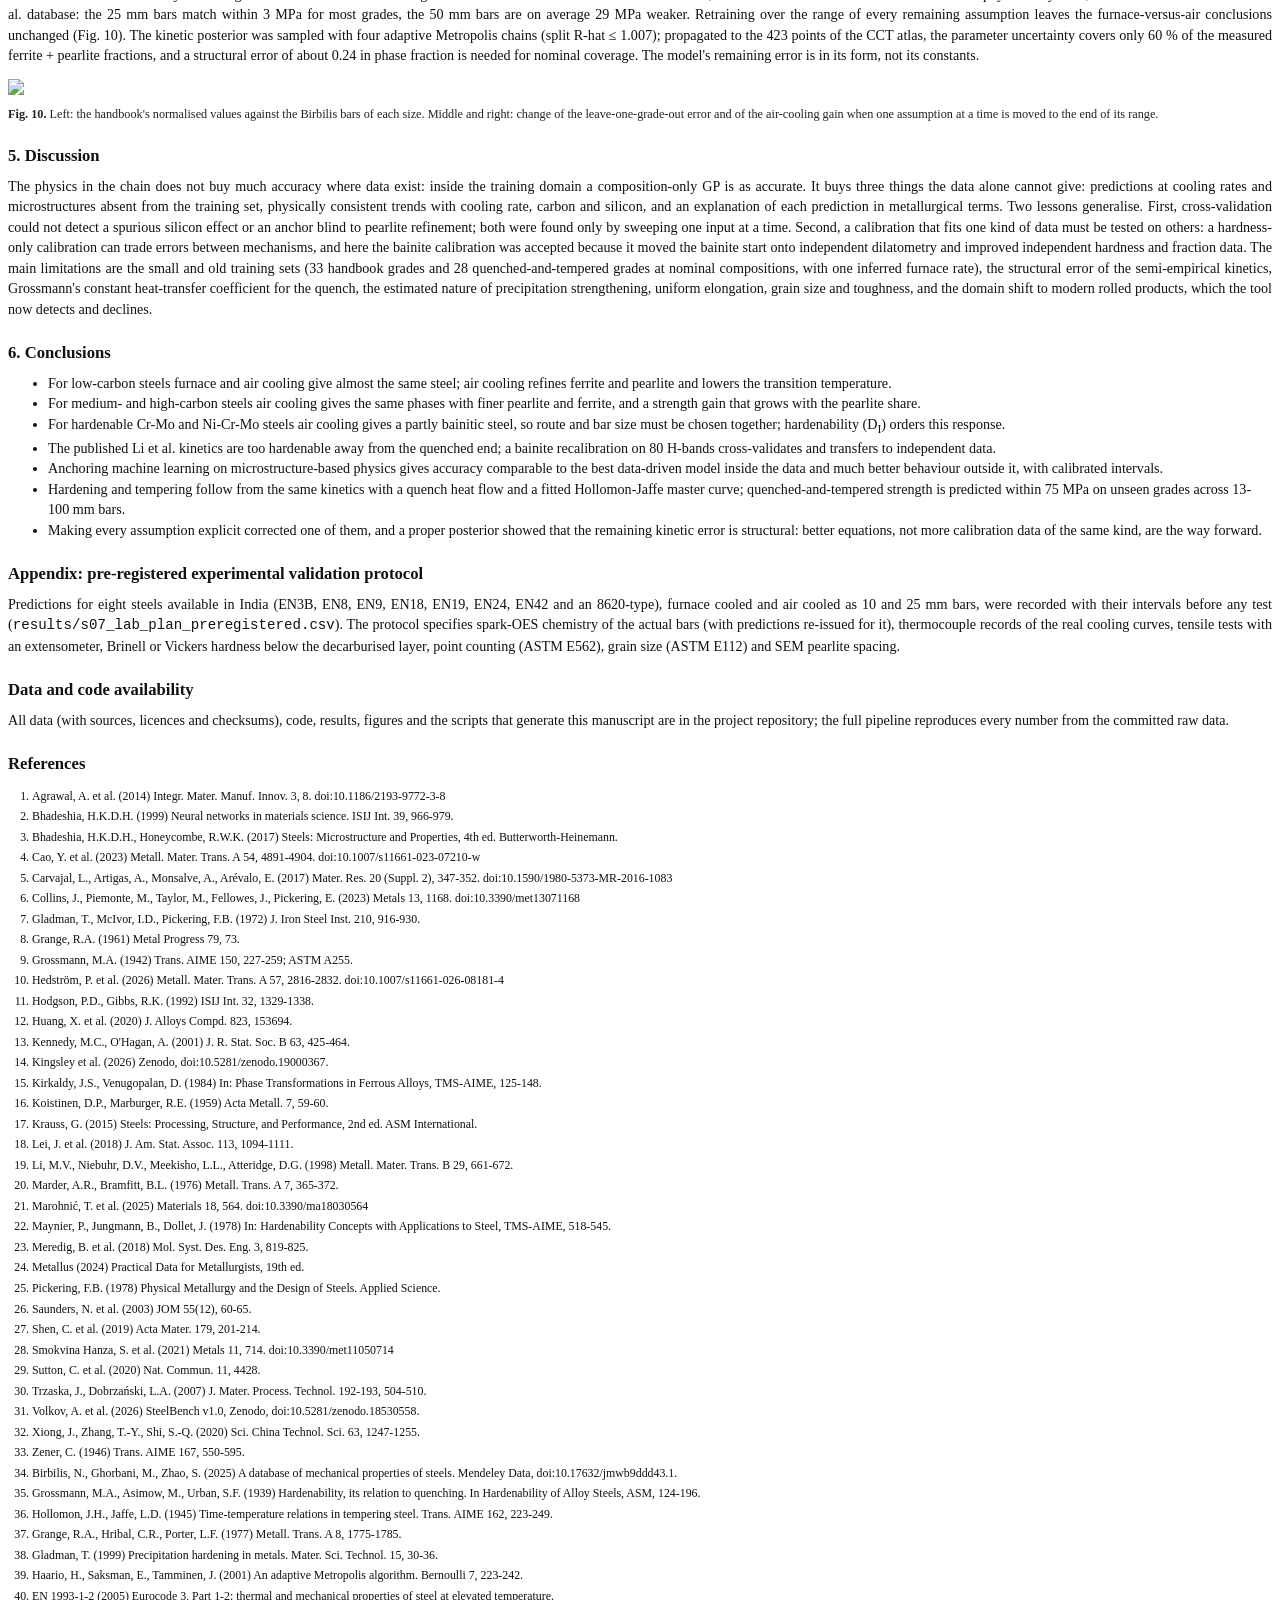
==== commit 91d3ddd3: "Extend the report, deck and paper to the full heat-treatment route New report sections on hardening," ====
--- a/reports/paper/manuscript.html
+++ b/reports/paper/manuscript.html
@@ -22,7 +22,7 @@
 ol.refs { font-size: 8.9pt; padding-left: 18pt; }
 ol.refs li { margin-bottom: 2.5pt; }
 ul { margin-top: 0; }
-</style></head><body><h1>Furnace cooling versus air cooling of carbon and low-alloy steels: a physics-anchored, uncertainty-aware prediction of microstructure and tensile properties with a hardenability-calibrated transformation model</h1>
+</style></head><body><h1>Furnace cooling versus air cooling of carbon and low-alloy steels, and the rest of the heat-treatment route: a physics-anchored, uncertainty-aware prediction of microstructure and tensile properties</h1>
 
 <div class="authors">Aviral Singh, Shibasish Banerjee, Anish Karmakar*</div>
 <div class="affil">Department of Metallurgical and Materials Engineering, Indian Institute of Technology Roorkee, Roorkee 247667, India.
@@ -36,6 +36,8 @@
 <li>A cross-validated Bayesian recalibration of the bainite reaction transfers to independent dilatometry and a CCT atlas.</li>
 <li>Physics carries extrapolation to new cooling rates; machine learning corrects the textbook structure-property laws.</li>
 <li>Air cooling refines plain-carbon steels but turns hardenable Cr-Mo and Ni-Cr-Mo bars partly bainitic.</li>
+<li>Hardening, tempering and stress relieving in the same chain: quench heat flow, a Hollomon-Jaffe tempering model, 75 MPa on unseen grades.</li>
+<li>A documented bar size replaced an inferred one, and an MCMC posterior shows the kinetic errors are structural, not parametric.</li>
 </ul>
 </div>
 
@@ -51,11 +53,17 @@
 hardenability bands of 80 steels the published kinetics were too hardenable away from the quenched end; a Bayesian
 recalibration of the bainite reaction, cross-validated by grade, reduced the band error from 10.1 to 5.9 HRC and moved the
 predicted bainite start onto independent dilatometry. On grades unseen in training the model predicts tensile strength
-within 53 MPa, yield strength within 42 MPa and hardness within 14 HB (RMSE), against 82, 82 and 19 for the
+within 47 MPa, yield strength within 44 MPa and hardness within 16 HB (RMSE), against 94, 100 and 23 for the
 textbook laws alone, and it keeps physically consistent trends at cooling rates absent from the training data. Applied
 to 271 standard grades, it shows that air cooling only refines low-carbon steels, raises the strength of medium- and
 high-carbon steels through finer pearlite and ferrite, and gives hardenable Cr-Mo and Ni-Cr-Mo bars a partly bainitic
-structure, so that for them bar size matters as much as the route.</p>
+structure, so that for them bar size matters as much as the route. The chain is extended to hardening (radial quench heat flow with
+Grossmann's severity), tempering (a Hollomon-Jaffe master curve with secondary hardening, fitted on 324 quenched-and-tempered
+bars of 28 grades at four bar sizes) and stress relieving. It predicts the tensile strength of quenched-and-tempered
+bars of unseen grades within 75 MPa (textbook physics alone: 247 MPa) and reproduces the mass effect. An explicit
+register of assumptions corrected the bar size of the handbook's normalised data (25 mm, documented, instead of an inferred
+50 mm). A Markov-chain Monte Carlo posterior of the kinetic constants, propagated to an independent CCT atlas, shows that
+the transformation model's errors are structural rather than parametric.</p>
 <p class="kw"><b>Keywords:</b> normalising; full annealing; continuous cooling transformation; hardenability; Jominy;
 physics-informed machine learning; Gaussian process; conformal prediction</p>
 
@@ -196,33 +204,33 @@
 
 <h3>4.3 Properties</h3>
 <p class="tcap"><b>Table 3.</b> Leave-one-grade-out RMSE on unseen grades inside the domain (27 grades).</p>
-<table><thead><tr><th>Model</th><th>UTS (MPa)</th><th>YS (MPa)</th><th>Total El (%)</th><th>HB</th></tr></thead><tbody><tr><td>Textbook relations only (Gladman, Maynier; El: training mean)</td><td>81.5</td><td>82.1</td><td>7.0</td><td>19.0</td></tr><tr><td>Ridge, composition</td><td>78.0</td><td>74.7</td><td>2.3</td><td>23.1</td></tr><tr><td>Gradient boosting, composition</td><td>86.8</td><td>62.1</td><td>3.1</td><td>24.6</td></tr><tr><td>GP, composition</td><td>58.5</td><td>54.7</td><td>2.5</td><td>22.4</td></tr><tr><td>GP, physics descriptors</td><td>59.1</td><td>51.7</td><td>2.7</td><td>16.8</td></tr><tr><td>Grey box (learned Gladman law)</td><td>88.7</td><td>56.4</td><td>4.3</td><td>26.2</td></tr><tr><td>Textbook + GP residual</td><td>64.4</td><td>46.5</td><td>2.4</td><td>15.5</td></tr><tr><td>GP, composition + physics</td><td>50.6</td><td>48.7</td><td>2.6</td><td>17.6</td></tr><tr><td>Physics-anchored chain</td><td>58.8</td><td>47.2</td><td>3.5</td><td>17.5</td></tr><tr><td><b>Production ensemble</b></td><td>52.5</td><td>42.0</td><td>2.7</td><td>13.7</td></tr></tbody></table>
-<p>The production model predicts UTS within 53 MPa (R² 0.93) and hardness within 14 HB (R² 0.94), clearly better than the textbook
-laws (Holm-adjusted p = 0.006 for UTS) and statistically tied, inside the data, with a composition-only GP (difference 6 MPa,
-95 % interval -10 to 23). Its advantage lies outside the data: at cooling rates of 0.1-5 K/s that the training data do not
-contain it predicts the dilatometry hardness within 59 HB, against 57 HB for the textbook laws and 95 HB for the composition
-GP, which cannot produce martensite hardness. Anchoring on the Gladman law instead of the Maynier hardness cut the dilatometry hardness error from 67 to 59 HB and the out-of-domain UTS error from 119 to 114 MPa, while the in-domain UTS error changed from 49 to 53 MPa and elongation from 2.4 to 2.7 % (`results/s04_anchor_ablation.csv`). Its UTS moves the wrong way in only 1.5 % of the steps of the
-cooling-rate sweeps and changes by 23 MPa over 0.10-0.40 % Si (with silicon as an ML input: 217 MPa). Varying each training
-grade's composition within its own specification range moves the predicted UTS by 20 MPa (furnace) and 53 MPa (air, RMS), so
+<table><thead><tr><th>Model</th><th>UTS (MPa)</th><th>YS (MPa)</th><th>Total El (%)</th><th>HB</th></tr></thead><tbody><tr><td>Textbook relations only (Gladman, Maynier; El: training mean)</td><td>94.4</td><td>100.4</td><td>7.0</td><td>22.9</td></tr><tr><td>Ridge, composition</td><td>77.0</td><td>73.8</td><td>2.3</td><td>22.8</td></tr><tr><td>Gradient boosting, composition</td><td>86.9</td><td>62.2</td><td>3.1</td><td>24.6</td></tr><tr><td>GP, composition</td><td>63.1</td><td>53.7</td><td>2.5</td><td>19.9</td></tr><tr><td>GP, physics descriptors</td><td>52.5</td><td>43.5</td><td>2.7</td><td>20.3</td></tr><tr><td>Grey box (learned Gladman law)</td><td>92.3</td><td>62.6</td><td>4.2</td><td>27.2</td></tr><tr><td>Textbook + GP residual</td><td>55.6</td><td>46.1</td><td>2.4</td><td>17.5</td></tr><tr><td>GP, composition + physics</td><td>55.0</td><td>55.4</td><td>2.7</td><td>17.3</td></tr><tr><td>Physics-anchored chain</td><td>45.4</td><td>43.9</td><td>2.8</td><td>17.6</td></tr><tr><td><b>Production ensemble</b></td><td>47.1</td><td>43.9</td><td>2.6</td><td>15.9</td></tr></tbody></table>
+<p>The production model predicts UTS within 47 MPa (R² 0.94) and hardness within 16 HB (R² 0.92), clearly better than the textbook
+laws (Holm-adjusted p = 0.001 for UTS) and statistically tied, inside the data, with a composition-only GP (difference 16 MPa,
+95 % interval 2 to 30). Its advantage lies outside the data: at cooling rates of 0.1-5 K/s that the training data do not
+contain it predicts the dilatometry hardness within 68 HB, against 57 HB for the textbook laws and 109 HB for the composition
+GP, which cannot produce martensite hardness. Anchoring on the Gladman law instead of the Maynier hardness cut the dilatometry hardness error from 73 to 68 HB and the out-of-domain UTS error from 114 to 108 MPa, while the in-domain UTS error changed from 48 to 47 MPa and elongation from 2.6 to 2.6 % (`results/s04_anchor_ablation.csv`). Its UTS moves the wrong way in only 0.5 % of the steps of the
+cooling-rate sweeps and changes by 26 MPa over 0.10-0.40 % Si (with silicon as an ML input: 264 MPa). Varying each training
+grade's composition within its own specification range moves the predicted UTS by 18 MPa (furnace) and 59 MPa (air, RMS), so
 a large part of the remaining error reflects the unknown composition of the tested heats. The 90 % intervals cover 92.5 % of
 unseen grades.</p>
 
 <h3>4.4 External validation</h3>
-<p>For 165 hot-rolled structural members the UTS is predicted within 64 MPa (bias -54) and the elongation within 3.0 %,
-while the yield strength is 76 MPa too low (bias 103 MPa for microalloyed members), as expected for modern
+<p>For 165 hot-rolled structural members the UTS is predicted within 68 MPa (bias -60) and the elongation within 3.0 %,
+while the yield strength is 77 MPa too low (bias 102 MPa for microalloyed members), as expected for modern
 thermomechanically rolled sections that the handbook bars do not represent; the predicted transition temperature ranks their
-Charpy energy with the correct sign (Spearman -0.25). On unflagged literature values the yield strength is 38 MPa and the UTS
-61 MPa off (MAE), and for steels tested after both routes the predicted direction of change is always correct.</p>
+Charpy energy with the correct sign (Spearman -0.25). On unflagged literature values the yield strength is 28 MPa and the UTS
+55 MPa off (MAE), and for steels tested after both routes the predicted direction of change is always correct.</p>
 
 <h3>4.5 Furnace cooling versus air cooling</h3>
 <p class="tcap"><b>Table 4.</b> Median predictions per category for 271 standard grades: furnace cooling (FC, 0.005 K/s) and
-still-air cooling (AC) of a 50 mm bar, with a 25 mm bar in brackets.</p>
-<table><thead><tr><th>Category (grades)</th><th>n</th><th>FC</th><th>AC, 50 mm</th><th>UTS (MPa) FC → AC (25 mm)</th><th>YS (MPa)</th><th>Total El (%)</th><th>Uniform El (%, est., 25 mm)</th><th>HB</th></tr></thead><tbody><tr><td>Low-carbon steel</td><td>85</td><td>P 15 %</td><td>P 15 %</td><td>405 → 435 (447)</td><td>287 → 314</td><td>36 → 36</td><td>18 → 19</td><td>116 → 124</td></tr><tr><td>Medium-carbon steel</td><td>21</td><td>P 54 %</td><td>P 54 %</td><td>538 → 616 (643)</td><td>370 → 402</td><td>28 → 26</td><td>14 → 13</td><td>150 → 186</td></tr><tr><td>High-carbon steel</td><td>20</td><td>P 94 %</td><td>P 94 %</td><td>617 → 885 (920)</td><td>366 → 479</td><td>23 → 15</td><td>12 → 7</td><td>175 → 267</td></tr><tr><td>Free-machining steel</td><td>18</td><td>P 34 %</td><td>P 34 %</td><td>495 → 548 (577)</td><td>313 → 344</td><td>31 → 30</td><td>16 → 15</td><td>145 → 162</td></tr><tr><td>C-Mn / Mn steel</td><td>55</td><td>P 42 %</td><td>P 40 %, B+M 4 %</td><td>490 → 547 (568)</td><td>324 → 342</td><td>32 → 31</td><td>16 → 15</td><td>146 → 159</td></tr><tr><td>Cr / Cr-V steel</td><td>19</td><td>P 64 %</td><td>P 64 %</td><td>607 → 780 (807)</td><td>349 → 471</td><td>25 → 21</td><td>13 → 11</td><td>185 → 228</td></tr><tr><td>Mo / Cr-Mo steel</td><td>17</td><td>P 54 %</td><td>P 31 %, B+M 33 %</td><td>610 → 733 (736)</td><td>383 → 458</td><td>26 → 20</td><td>13 → 10</td><td>177 → 220</td></tr><tr><td>Ni-Cr-Mo / Ni steel</td><td>34</td><td>P 42 %</td><td>P 26 %, B+M 32 %</td><td>582 → 708 (767)</td><td>384 → 425</td><td>28 → 24</td><td>14 → 11</td><td>165 → 207</td></tr><tr><td>Si-Mn spring steel *</td><td>2</td><td>P 67 %</td><td>P 67 %</td><td>779 → 901 (890)</td><td>468 → 507</td><td>22 → 18</td><td>11 → 9</td><td>228 → 250</td></tr></tbody></table><p style='font-size:8.6pt'>P: pearlite (lever split; the kinetic split is the top of a band), B+M: bainite + martensite. * outside the window of the critical-temperature equations (2 % Si).</p>
+still-air cooling (AC) of a 25 mm bar (the documented handbook condition), with a 50 mm bar in brackets.</p>
+<table><thead><tr><th>Category (grades)</th><th>n</th><th>FC</th><th>AC, 25 mm</th><th>UTS (MPa) FC → AC (50 mm)</th><th>YS (MPa)</th><th>Total El (%)</th><th>Uniform El (%, est., 25 mm)</th><th>HB</th></tr></thead><tbody><tr><td>Low-carbon steel</td><td>85</td><td>P 15 %</td><td>P 15 %</td><td>394 → 431 (418)</td><td>274 → 310</td><td>36 → 36</td><td>18 → 19</td><td>112 → 126</td></tr><tr><td>Medium-carbon steel</td><td>21</td><td>P 54 %</td><td>P 54 %</td><td>538 → 617 (611)</td><td>354 → 394</td><td>28 → 26</td><td>14 → 13</td><td>156 → 189</td></tr><tr><td>High-carbon steel</td><td>20</td><td>P 94 %</td><td>P 94 %</td><td>629 → 871 (834)</td><td>366 → 480</td><td>23 → 15</td><td>11 → 7</td><td>182 → 260</td></tr><tr><td>Free-machining steel</td><td>18</td><td>P 34 %</td><td>P 28 %, B+M 11 %</td><td>497 → 549 (531)</td><td>315 → 347</td><td>31 → 31</td><td>16 → 15</td><td>144 → 165</td></tr><tr><td>C-Mn / Mn steel</td><td>55</td><td>P 42 %</td><td>P 36 %, B+M 11 %</td><td>487 → 537 (527)</td><td>326 → 340</td><td>32 → 31</td><td>16 → 16</td><td>142 → 159</td></tr><tr><td>Cr / Cr-V steel</td><td>19</td><td>P 64 %</td><td>P 58 %, B+M 8 %</td><td>606 → 785 (743)</td><td>348 → 475</td><td>25 → 22</td><td>13 → 11</td><td>178 → 228</td></tr><tr><td>Mo / Cr-Mo steel</td><td>17</td><td>P 54 %</td><td>P 25 %, B+M 43 %</td><td>611 → 741 (719)</td><td>373 → 454</td><td>26 → 20</td><td>13 → 10</td><td>176 → 226</td></tr><tr><td>Ni-Cr-Mo / Ni steel</td><td>34</td><td>P 42 %</td><td>P 17 %, B+M 50 %</td><td>583 → 711 (665)</td><td>385 → 428</td><td>28 → 23</td><td>14 → 12</td><td>164 → 210</td></tr><tr><td>Si-Mn spring steel *</td><td>2</td><td>P 67 %</td><td>P 67 %</td><td>780 → 912 (906)</td><td>469 → 537</td><td>22 → 18</td><td>11 → 9</td><td>231 → 258</td></tr></tbody></table><p style='font-size:8.6pt'>P: pearlite (lever split; the kinetic split is the top of a band), B+M: bainite + martensite. * outside the window of the critical-temperature equations (2 % Si).</p>
 <p>Low-carbon steels keep ferrite with about 15 % pearlite after both routes; air cooling only refines them, and normalising
 lowers the predicted transition temperature by about 26 °C, consistent with its use for grain refinement (H1). In medium- and
-high-carbon steels the gain grows with the pearlite share, about 79 and 272 MPa for a 50 mm bar (H2; Fig. 6). Hardenable Cr-Mo
-and Ni-Cr-Mo steels become partly bainitic in air-cooled bars (H3); the median Cr-Mo grade gains 114 MPa. Separating the two
-differences between the routes shows that almost all of the gain comes from the faster cooling (medium carbon: +111 MPa) rather
+high-carbon steels the gain grows with the pearlite share, about 79 and 250 MPa for a 25 mm bar (H2; Fig. 6). Hardenable Cr-Mo
+and Ni-Cr-Mo steels become partly bainitic in air-cooled bars (H3); the median Cr-Mo grade gains 117 MPa. Separating the two
+differences between the routes shows that almost all of the gain comes from the faster cooling (medium carbon: +84 MPa) rather
 than from the hotter austenitisation (-4 MPa). Grossmann's ideal critical diameter, computed independently of the kinetics,
 orders the air-cooling response of all grades (Fig. 7), and for hardenable steels the bar size decides between martensite,
 bainite and ferrite + pearlite (H4).</p>
@@ -230,6 +238,40 @@
 against air cooling of a 25 mm bar across the carbon range, with 90 % intervals and handbook values.</figcaption></figure>
 <figure><img src="file:///Users/avii/Documents/BTP/figures/fig25_hardenability_vs_air_cooling.png"><figcaption><b>Fig. 7.</b> Bainite + martensite in a 25 mm air-cooled bar and the
 gain in UTS against the ideal critical diameter (ASTM A255), for all in-scope grades.</figcaption></figure>
+
+<h3>4.6 Hardening, tempering and stress relieving</h3>
+<p>Quench paths come from transient radial conduction in the bar with Grossmann's severity H (h = 2kH, k = 30 W m<sup>-1</sup> K<sup>-1</sup>),
+verified against the exact Bessel-series solution; the specific-heat peak of slow transformation is removed for a quench.
+Against Grossmann's D<sub>I</sub> (ASTM A255), which does not use the kinetics, the model's ideal critical diameter is 1.56 times too
+large (median; 2.53 with the published constants), so the kinetics remain too hardenable, most of all for high-carbon steels.
+Martensite tempers along a logistic master curve of P = T(20 + log t) with alloy-dependent delay and a secondary-hardening term;
+fitted on the 324 bars, molybdenum delays softening by about 40 °C per 0.1 % at 600 °C, and the fully tempered hardness
+rises by only 90 HV per % C against about 950 for untempered martensite: carbon's effect fades with tempering, as Grange,
+Hribal and Porter found. In leave-one-grade-out tests the textbook chain errs by 247 MPa,
+gradient boosting by 112 MPa, a GP by 91 MPa and the production mixture of a physics-anchored GP and a GP by 75 MPa
+(yield strength 85 MPa, elongation 1.7 %), with nested 90 % coverage of 89 % and no bias with bar size (Fig. 9). On
+these bars, which played no part in the calibration, the recalibrated kinetics are neither clearly better nor worse
+(grey box 99 against 96 MPa, physics-anchored GP 86 against 93 MPa), because strength after
+tempering at 480-650 °C is insensitive to the bainite share. A stress relief bounds the residual stress by the Eurocode yield reduction at
+temperature and changes the hardness of a tempered steel only above its tempering parameter (4140 tempered at 600 °C: 991 MPa
+after a 575 °C relief, 916 MPa after 650 °C). Precipitation strengthening of V and Nb is estimated from solubility products and
+Ashby-Orowan; Charpy values of tempered steel are declared out of scope, with embrittlement windows flagged.</p>
+<figure><img src="file:///Users/avii/Documents/BTP/figures/fig36_five_heat_treatments.png"><figcaption><b>Fig. 8.</b> The five classic treatments of six grades as 25 mm bars:
+hardness, tensile strength with 90 % intervals (as-quenched: hardness-equivalent, hatched) and constituents.</figcaption></figure>
+<figure><img src="file:///Users/avii/Documents/BTP/figures/fig34_qt_mass_effect.png"><figcaption><b>Fig. 9.</b> Mass effect of quenched-and-tempered bars: measured UTS (dots)
+and predictions for the grade held out of training (lines, 90 % bands), against bar diameter.</figcaption></figure>
+
+<h3>4.7 Assumptions and kinetic uncertainty</h3>
+<p>All conditions the models rely on are registered with their status and range. The bar size of the handbook's normalised data,
+inferred as 50 mm in earlier versions from the physics-only error, is documented in the Birbilis et al. database: the 25 mm bars
+match within 3 MPa for most grades, the 50 mm bars are on average 29 MPa weaker. Retraining over the range of every remaining
+assumption leaves the furnace-versus-air conclusions unchanged (Fig. 10). The kinetic posterior was sampled with four adaptive
+Metropolis chains (split R-hat ≤ 1.007); propagated to the 423 points of the CCT atlas, the parameter uncertainty covers only
+60 % of the measured ferrite + pearlite fractions, and a structural error of about 0.24 in phase fraction is needed for nominal
+coverage. The model's remaining error is in its form, not its constants.</p>
+<figure><img src="file:///Users/avii/Documents/BTP/figures/fig38_assumption_sensitivity.png"><figcaption><b>Fig. 10.</b> Left: the handbook's normalised values against the
+Birbilis bars of each size. Middle and right: change of the leave-one-grade-out error and of the air-cooling gain when one
+assumption at a time is moved to the end of its range.</figcaption></figure>
 
 <h2>5. Discussion</h2>
 <p>The physics in the chain does not buy much accuracy where data exist: inside the training domain a composition-only GP is
@@ -239,9 +281,10 @@
 blind to pearlite refinement; both were found only by sweeping one input at a time. Second, a calibration that fits one kind of
 data must be tested on others: a hardness-only calibration can trade errors between mechanisms, and here the bainite
 calibration was accepted because it moved the bainite start onto independent dilatometry and improved independent hardness and
-fraction data. The main limitations are the small and old training set (33 grades at nominal compositions with inferred cooling
-conditions), the estimated nature of uniform elongation, grain size and toughness, the domain shift to modern rolled products,
-and the semi-empirical thermodynamics; tempering after normalising and precipitation strengthening are not modelled.</p>
+fraction data. The main limitations are the small and old training sets (33 handbook grades and 28 quenched-and-tempered grades at nominal
+compositions, with one inferred furnace rate), the structural error of the semi-empirical kinetics, Grossmann's constant
+heat-transfer coefficient for the quench, the estimated nature of precipitation strengthening, uniform elongation, grain size and
+toughness, and the domain shift to modern rolled products, which the tool now detects and declines.</p>
 
 <h2>6. Conclusions</h2>
 <ul>
@@ -255,6 +298,10 @@
 cross-validates and transfers to independent data.</li>
 <li>Anchoring machine learning on microstructure-based physics gives accuracy comparable to the best data-driven model inside
 the data and much better behaviour outside it, with calibrated intervals.</li>
+<li>Hardening and tempering follow from the same kinetics with a quench heat flow and a fitted Hollomon-Jaffe master curve;
+quenched-and-tempered strength is predicted within 75 MPa on unseen grades across 13-100 mm bars.</li>
+<li>Making every assumption explicit corrected one of them, and a proper posterior showed that the remaining kinetic error is
+structural: better equations, not more calibration data of the same kind, are the way forward.</li>
 </ul>
 
 <h2>Appendix: pre-registered experimental validation protocol</h2>
@@ -303,5 +350,12 @@
 <li>Volkov, A. et al. (2026) SteelBench v1.0, Zenodo, doi:10.5281/zenodo.18530558.</li>
 <li>Xiong, J., Zhang, T.-Y., Shi, S.-Q. (2020) Sci. China Technol. Sci. 63, 1247-1255.</li>
 <li>Zener, C. (1946) Trans. AIME 167, 550-595.</li>
+<li>Birbilis, N., Ghorbani, M., Zhao, S. (2025) A database of mechanical properties of steels. Mendeley Data, doi:10.17632/jmwb9ddd43.1.</li>
+<li>Grossmann, M.A., Asimow, M., Urban, S.F. (1939) Hardenability, its relation to quenching. In Hardenability of Alloy Steels, ASM, 124-196.</li>
+<li>Hollomon, J.H., Jaffe, L.D. (1945) Time-temperature relations in tempering steel. Trans. AIME 162, 223-249.</li>
+<li>Grange, R.A., Hribal, C.R., Porter, L.F. (1977) Metall. Trans. A 8, 1775-1785.</li>
+<li>Gladman, T. (1999) Precipitation hardening in metals. Mater. Sci. Technol. 15, 30-36.</li>
+<li>Haario, H., Saksman, E., Tamminen, J. (2001) An adaptive Metropolis algorithm. Bernoulli 7, 223-242.</li>
+<li>EN 1993-1-2 (2005) Eurocode 3, Part 1-2: thermal and mechanical properties of steel at elevated temperature.</li>
 </ol>
 </body></html>
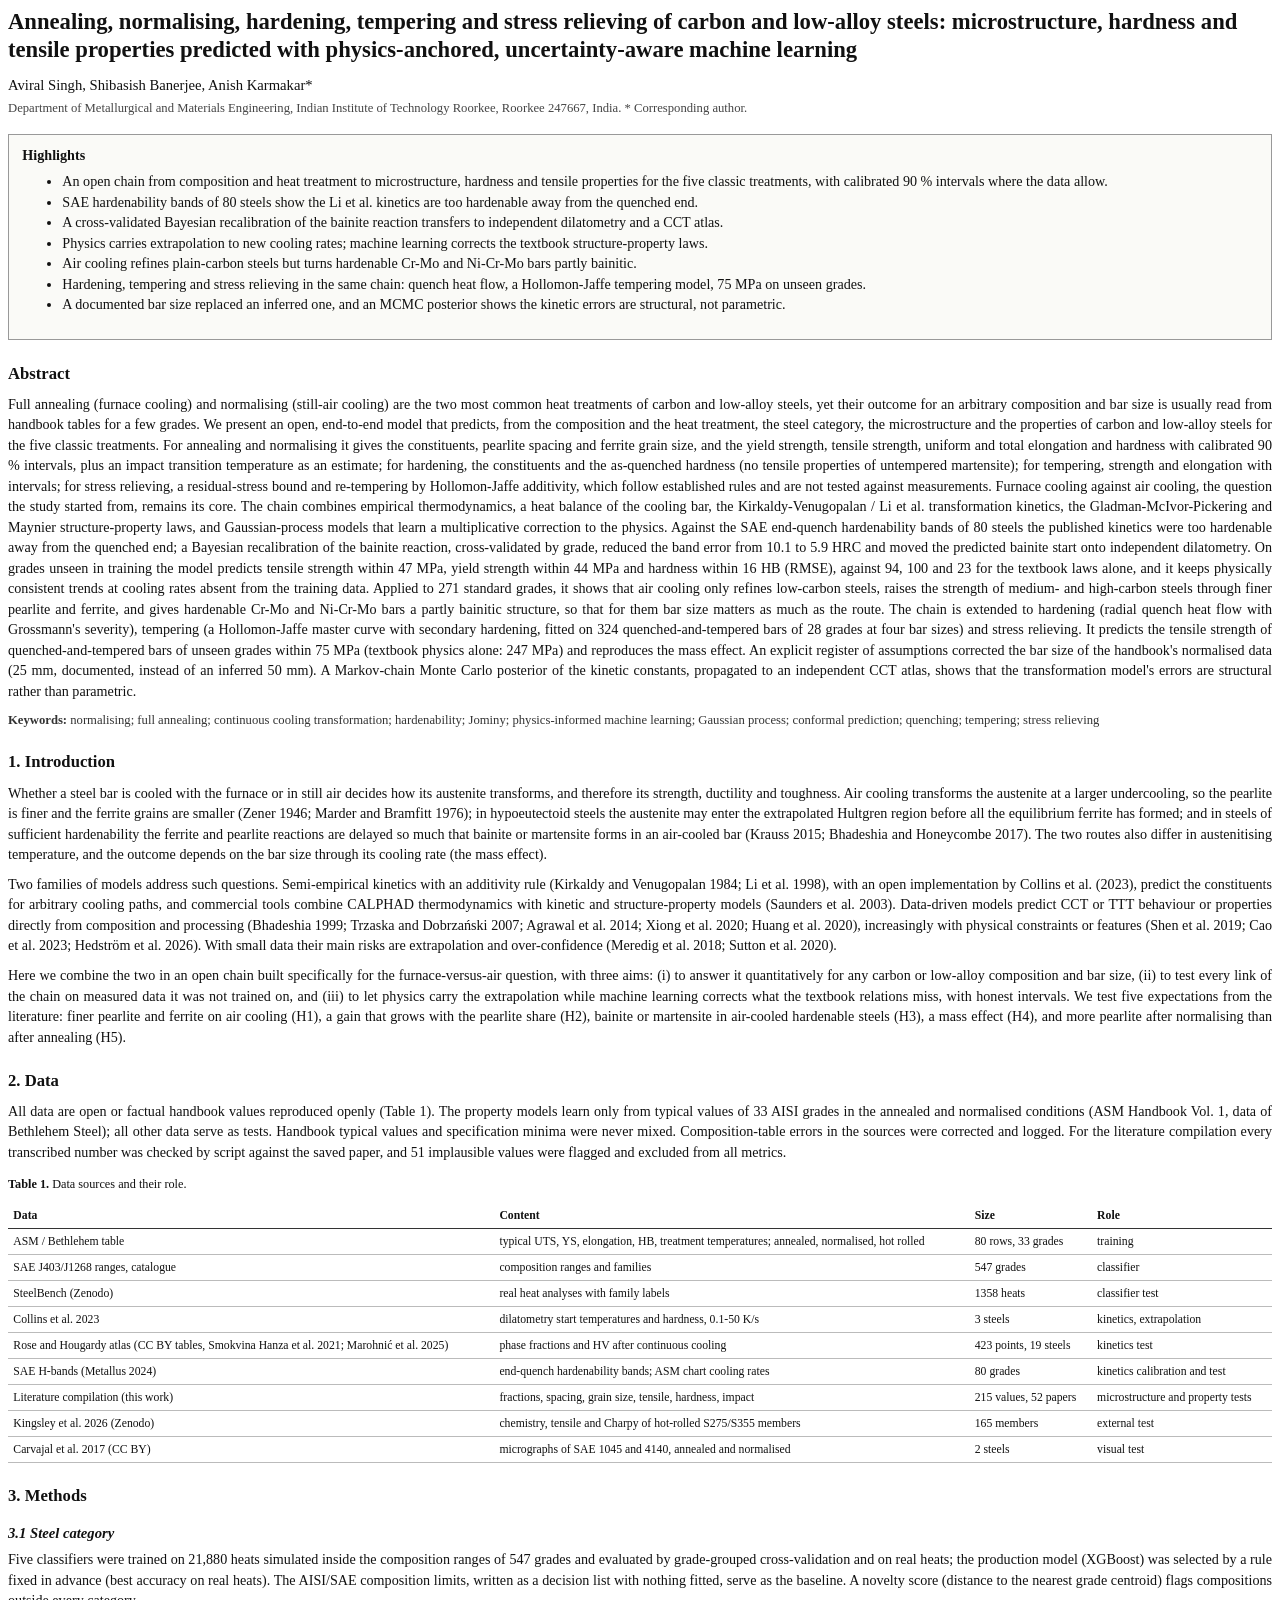
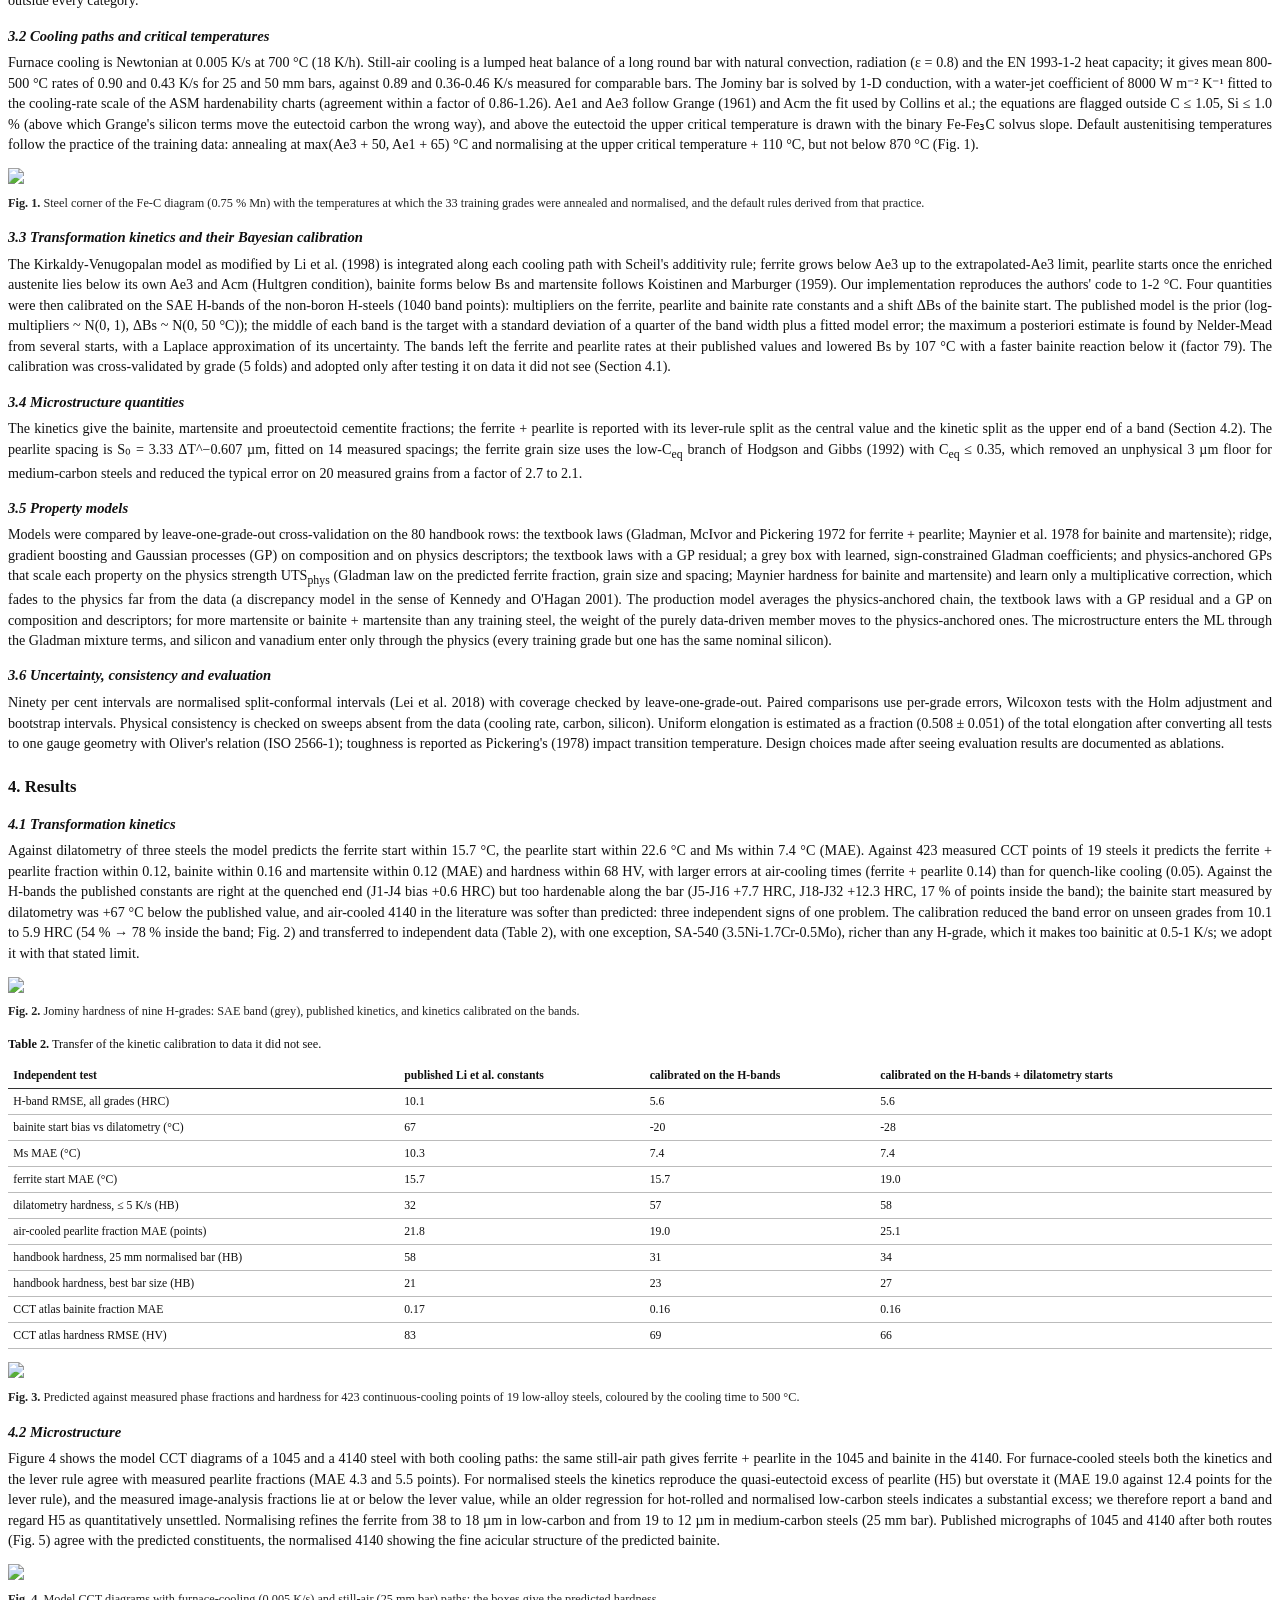
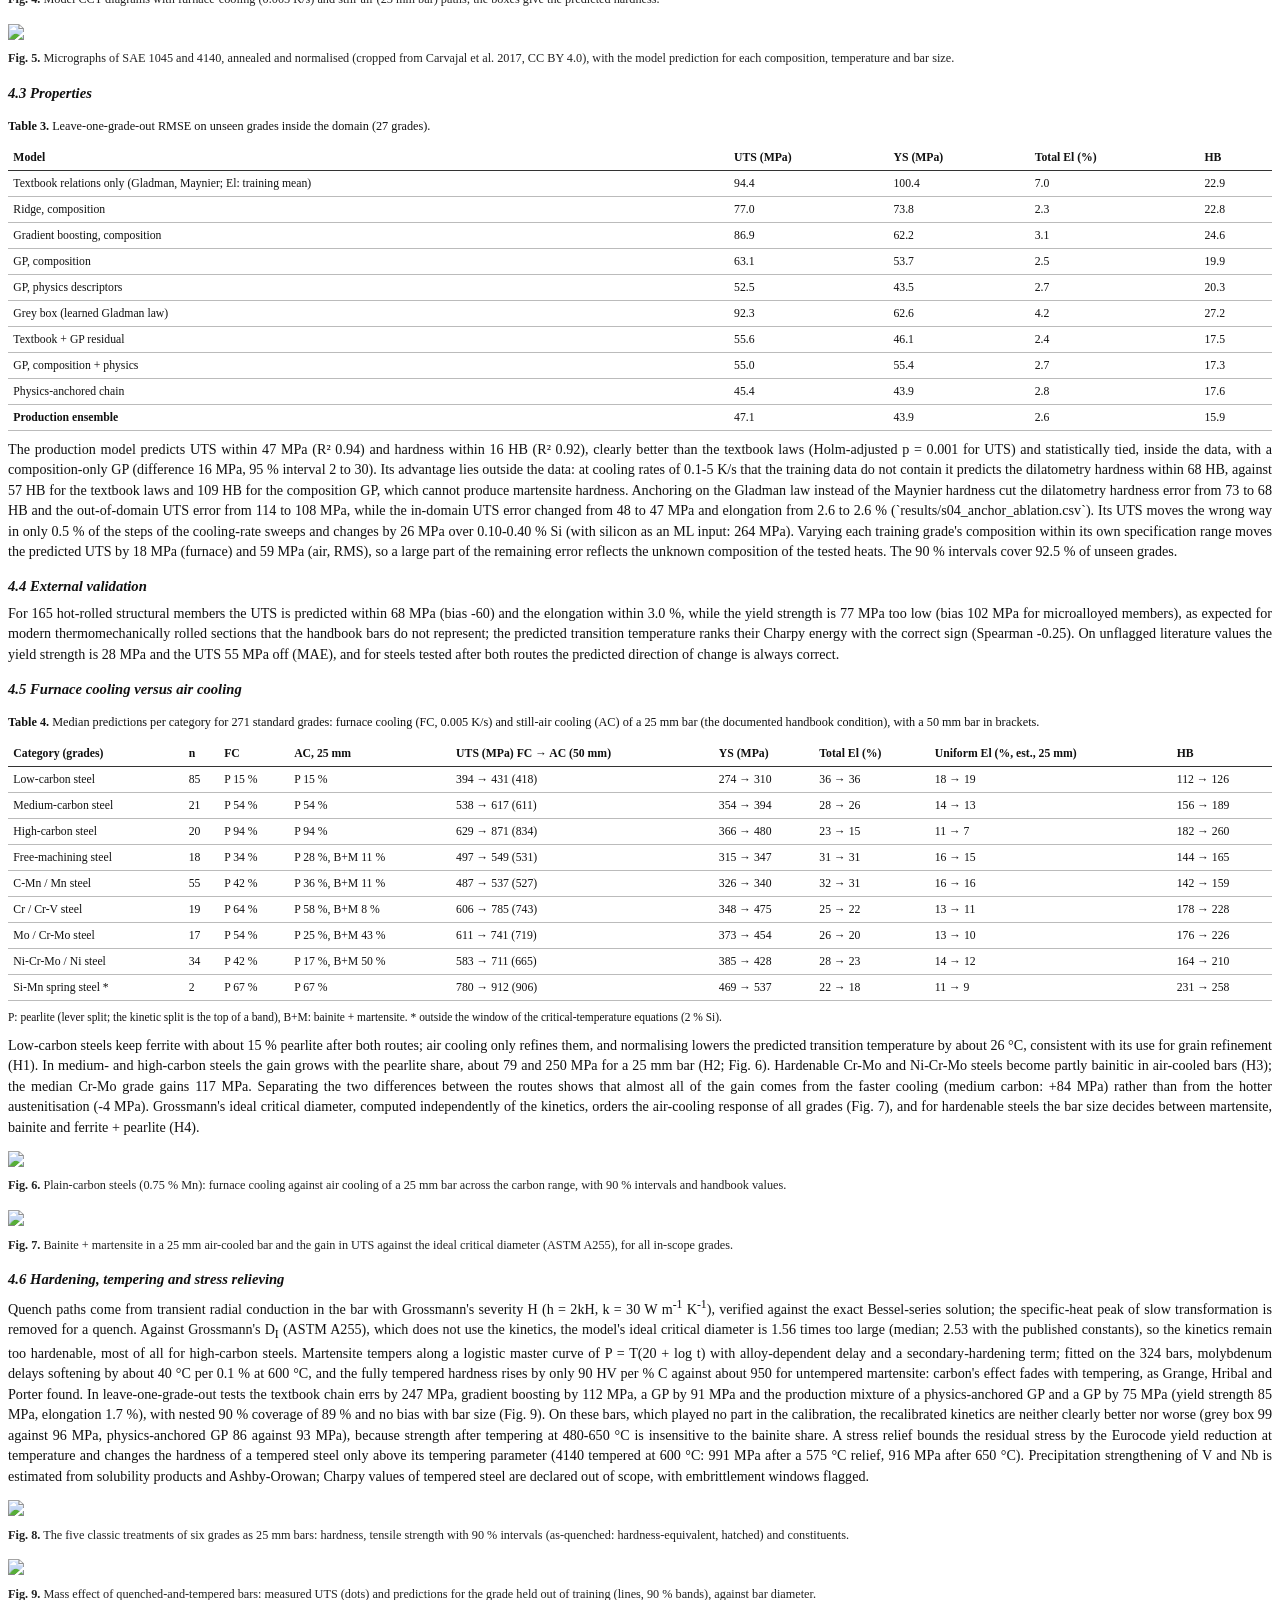
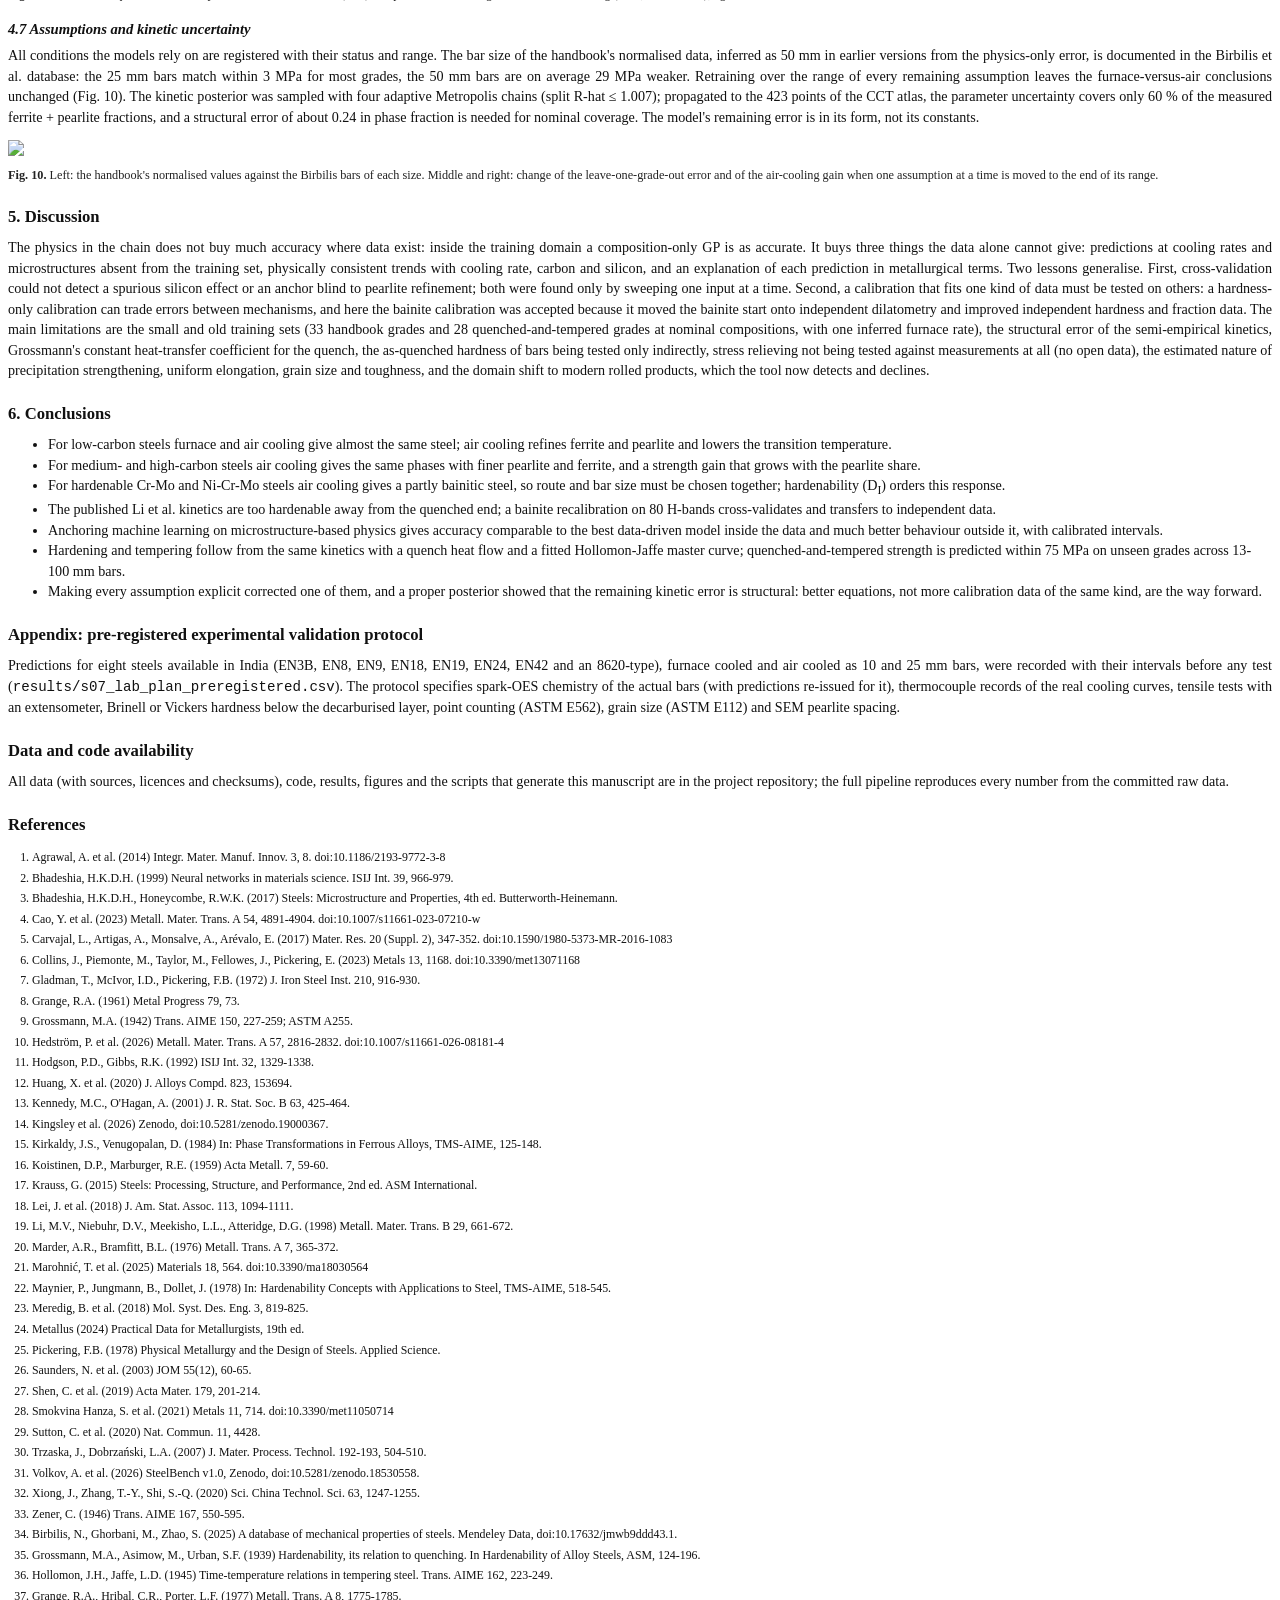
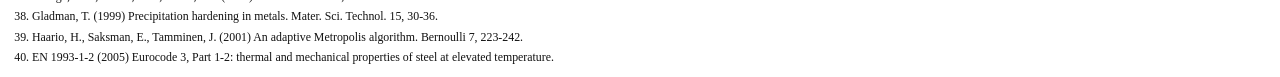
==== commit 10c9ba86: "Retitle the project to cover all five heat treatments, and say what is tested The report, paper, sli" ====
--- a/reports/paper/manuscript.html
+++ b/reports/paper/manuscript.html
@@ -22,7 +22,7 @@
 ol.refs { font-size: 8.9pt; padding-left: 18pt; }
 ol.refs li { margin-bottom: 2.5pt; }
 ul { margin-top: 0; }
-</style></head><body><h1>Furnace cooling versus air cooling of carbon and low-alloy steels, and the rest of the heat-treatment route: a physics-anchored, uncertainty-aware prediction of microstructure and tensile properties</h1>
+</style></head><body><h1>Annealing, normalising, hardening, tempering and stress relieving of carbon and low-alloy steels: microstructure, hardness and tensile properties predicted with physics-anchored, uncertainty-aware machine learning</h1>
 
 <div class="authors">Aviral Singh, Shibasish Banerjee, Anish Karmakar*</div>
 <div class="affil">Department of Metallurgical and Materials Engineering, Indian Institute of Technology Roorkee, Roorkee 247667, India.
@@ -31,7 +31,7 @@
 <div class="box">
 <p><b>Highlights</b></p>
 <ul>
-<li>An open chain from composition and cooling route to microstructure and tensile properties, with calibrated 90 % intervals.</li>
+<li>An open chain from composition and heat treatment to microstructure, hardness and tensile properties for the five classic treatments, with calibrated 90 % intervals where the data allow.</li>
 <li>SAE hardenability bands of 80 steels show the Li et al. kinetics are too hardenable away from the quenched end.</li>
 <li>A cross-validated Bayesian recalibration of the bainite reaction transfers to independent dilatometry and a CCT atlas.</li>
 <li>Physics carries extrapolation to new cooling rates; machine learning corrects the textbook structure-property laws.</li>
@@ -44,10 +44,14 @@
 <h2>Abstract</h2>
 <p>Full annealing (furnace cooling) and normalising (still-air cooling) are the two most common heat treatments of carbon and
 low-alloy steels, yet their outcome for an arbitrary composition and bar size is usually read from handbook tables for a few
-grades. We present an open, end-to-end model that predicts, from the composition, the steel category, the microstructure
-after either route (ferrite, pearlite, bainite and martensite fractions, pearlite spacing, ferrite grain size) and the
-yield strength, tensile strength, uniform and total elongation, hardness and impact transition temperature, each with a
-calibrated 90 % interval. The chain combines empirical thermodynamics, a heat balance of the cooling bar, the
+grades. We present an open, end-to-end model that predicts, from the composition and the heat treatment, the steel category,
+the microstructure and the properties of carbon and low-alloy steels for the five classic treatments. For annealing and
+normalising it gives the constituents, pearlite spacing and ferrite grain size, and the yield strength, tensile strength,
+uniform and total elongation and hardness with calibrated 90 % intervals, plus an impact transition temperature as an
+estimate; for hardening, the constituents and the as-quenched hardness (no tensile properties of untempered
+martensite); for tempering, strength and elongation with intervals; for stress relieving, a residual-stress bound and
+re-tempering by Hollomon-Jaffe additivity, which follow established rules and are not tested against measurements.
+Furnace cooling against air cooling, the question the study started from, remains its core. The chain combines empirical thermodynamics, a heat balance of the cooling bar, the
 Kirkaldy-Venugopalan / Li et al. transformation kinetics, the Gladman-McIvor-Pickering and Maynier structure-property
 laws, and Gaussian-process models that learn a multiplicative correction to the physics. Against the SAE end-quench
 hardenability bands of 80 steels the published kinetics were too hardenable away from the quenched end; a Bayesian
@@ -65,7 +69,7 @@
 50 mm). A Markov-chain Monte Carlo posterior of the kinetic constants, propagated to an independent CCT atlas, shows that
 the transformation model's errors are structural rather than parametric.</p>
 <p class="kw"><b>Keywords:</b> normalising; full annealing; continuous cooling transformation; hardenability; Jominy;
-physics-informed machine learning; Gaussian process; conformal prediction</p>
+physics-informed machine learning; Gaussian process; conformal prediction; quenching; tempering; stress relieving</p>
 
 <h2>1. Introduction</h2>
 <p>Whether a steel bar is cooled with the furnace or in still air decides how its austenite transforms, and therefore its
@@ -283,8 +287,9 @@
 calibration was accepted because it moved the bainite start onto independent dilatometry and improved independent hardness and
 fraction data. The main limitations are the small and old training sets (33 handbook grades and 28 quenched-and-tempered grades at nominal
 compositions, with one inferred furnace rate), the structural error of the semi-empirical kinetics, Grossmann's constant
-heat-transfer coefficient for the quench, the estimated nature of precipitation strengthening, uniform elongation, grain size and
-toughness, and the domain shift to modern rolled products, which the tool now detects and declines.</p>
+heat-transfer coefficient for the quench, the as-quenched hardness of bars being tested only indirectly, stress relieving
+not being tested against measurements at all (no open data), the estimated nature of precipitation strengthening, uniform
+elongation, grain size and toughness, and the domain shift to modern rolled products, which the tool now detects and declines.</p>
 
 <h2>6. Conclusions</h2>
 <ul>
